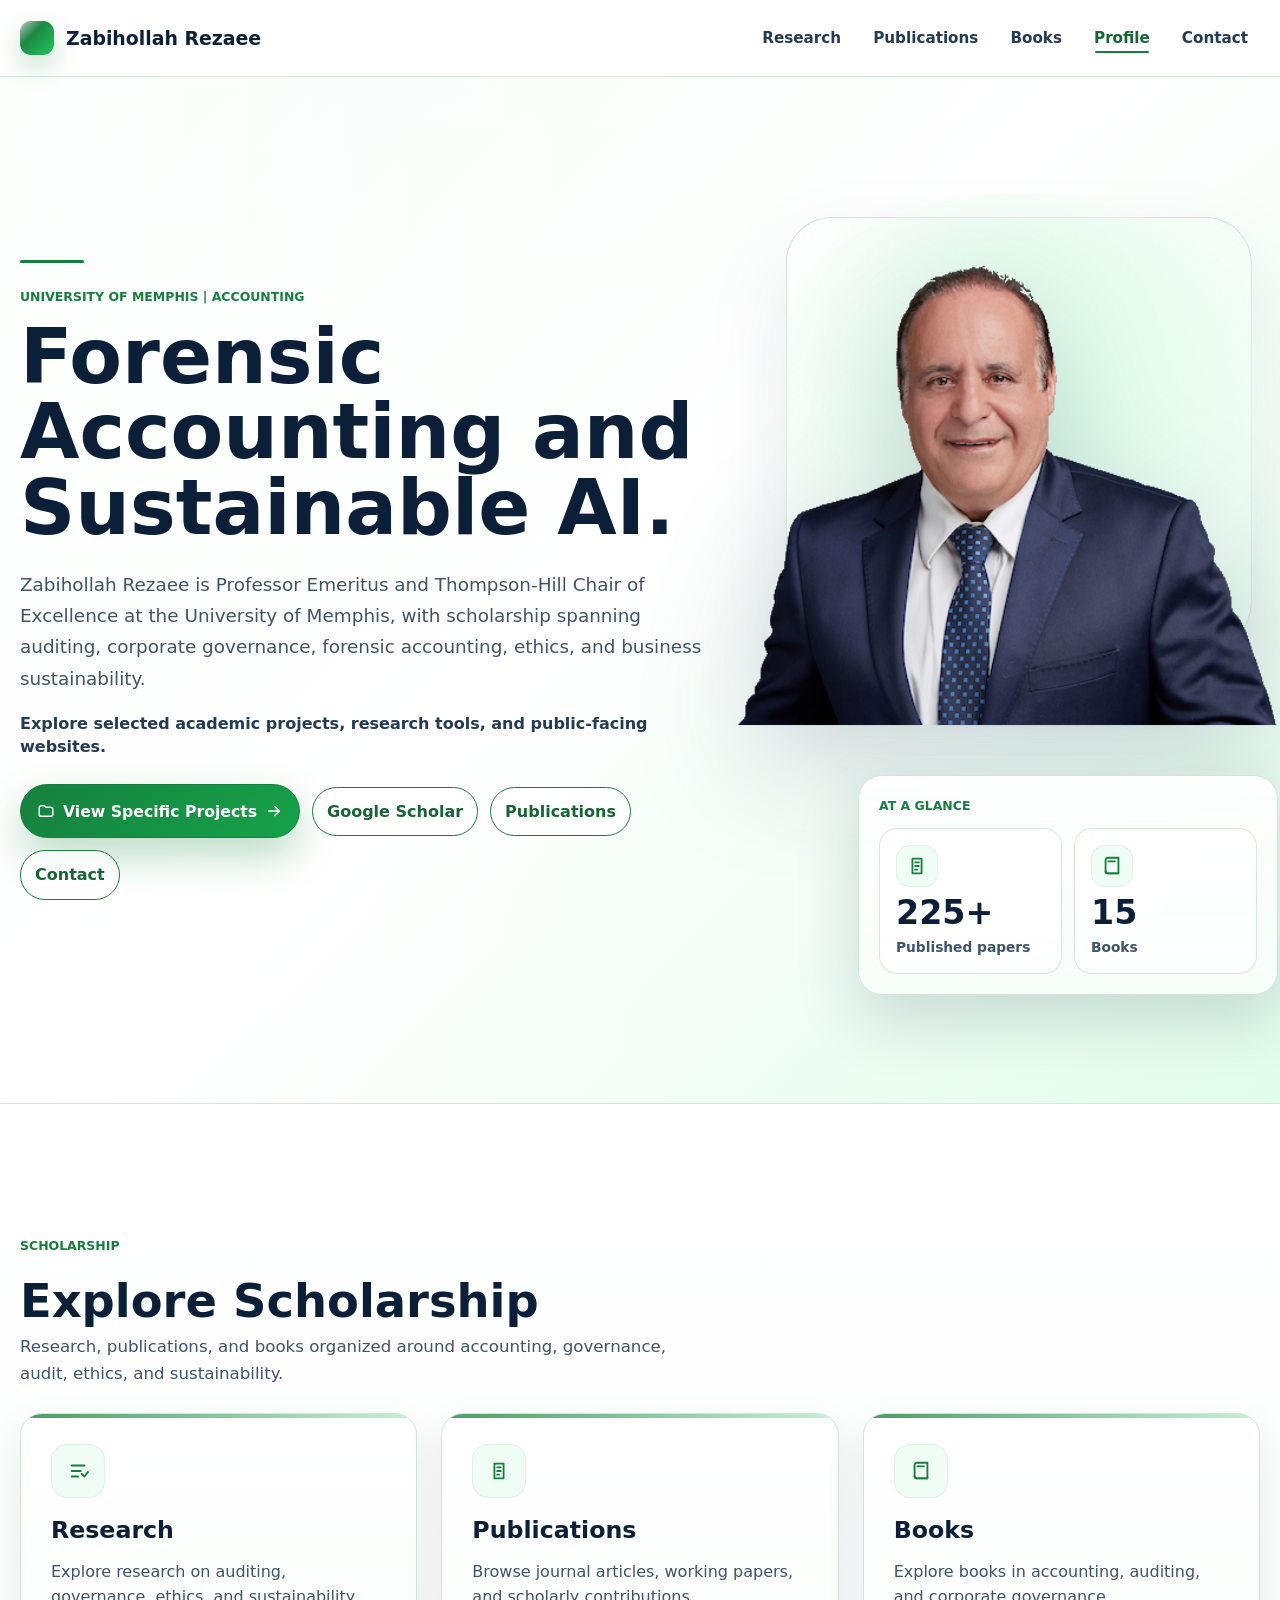
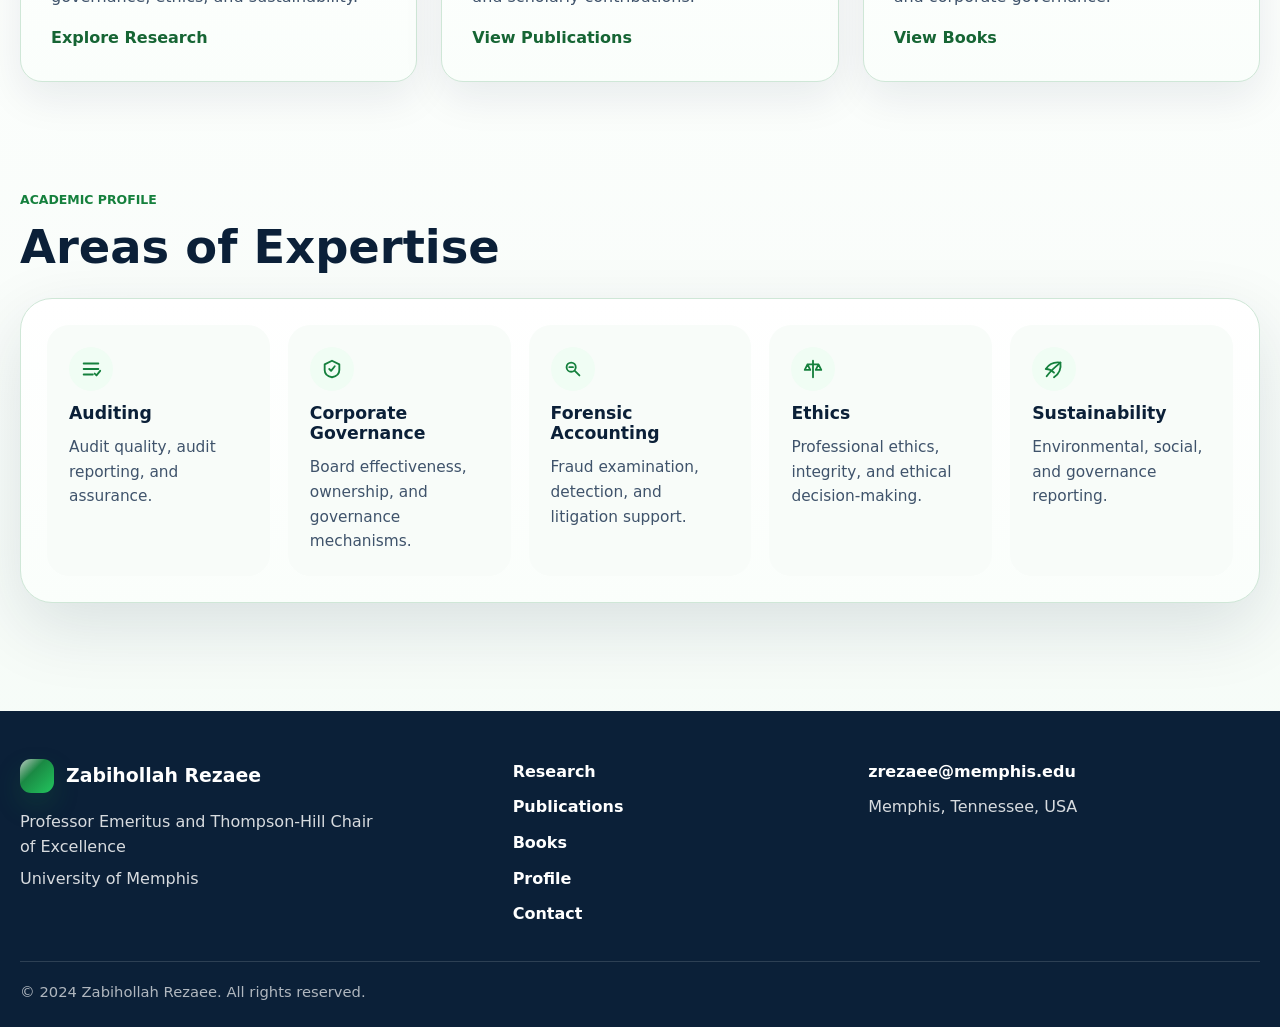
==== index.html @ f1037832 "Initial academic website" ====
<!DOCTYPE html>
<html lang="en">
<head>
  <meta charset="UTF-8">
  <meta name="viewport" content="width=device-width, initial-scale=1.0">
  <meta name="description" content="Zabihollah Rezaee, Professor Emeritus and Thompson-Hill Chair of Excellence at the University of Memphis, focused on accounting, auditing, corporate governance, ethics, forensic accounting, and business sustainability.">
  <title>Zabihollah Rezaee | Accounting, Governance &amp; Sustainability Scholar</title>
  <script>document.documentElement.classList.add("js");</script>
  <link rel="stylesheet" href="style.css">
  <link rel="stylesheet" href="rezaee.css">
</head>
<body class="rezaee-home">
  <header class="site-header">
    <nav class="nav" aria-label="Primary navigation">
      <a class="brand-lockup" href="#top" aria-label="Zabihollah Rezaee home">
        <span class="brand-mark" aria-hidden="true"></span>
        <span>Zabihollah Rezaee</span>
      </a>

      <div class="nav-links">
        <a href="#research">Research</a>
        <a href="#publications">Publications</a>
        <a href="#books">Books</a>
        <a href="#profile">Profile</a>
        <a href="#contact">Contact</a>
      </div>
    </nav>
  </header>

  <main id="top">
    <section class="hero" aria-labelledby="hero-title">
      <div class="hero-inner">
        <div class="hero-copy reveal">
          <span class="accent-line" aria-hidden="true"></span>
          <p class="eyebrow">University of Memphis | Accounting</p>
          <h1 id="hero-title">Forensic Accounting and Sustainable AI.</h1>
          <p class="lede">
            Zabihollah Rezaee is Professor Emeritus and Thompson-Hill Chair of Excellence at the University of Memphis, with scholarship spanning auditing, corporate governance, forensic accounting, ethics, and business sustainability.
          </p>
          <p class="cta-note">Explore selected academic projects, research tools, and public-facing websites.</p>
          <div class="hero-actions">
            <a class="button primary project-cta" href="/specific-projects">
              <span class="button-icon" aria-hidden="true">
                <svg viewBox="0 0 24 24"><path d="M3 7.5A2.5 2.5 0 0 1 5.5 5H10l2 2h6.5A2.5 2.5 0 0 1 21 9.5v7A2.5 2.5 0 0 1 18.5 19h-13A2.5 2.5 0 0 1 3 16.5v-9Z"/></svg>
              </span>
              <span>View Specific Projects</span>
              <span class="button-arrow" aria-hidden="true">
                <svg viewBox="0 0 24 24"><path d="M5 12h14"/><path d="m13 6 6 6-6 6"/></svg>
              </span>
            </a>
            <a class="button secondary" href="https://scholar.google.com/citations?hl=en&amp;user=OYsyF_QAAAAJ">Google Scholar</a>
            <a class="button secondary" href="#publications">Publications</a>
            <a class="button secondary" href="#contact">Contact</a>
          </div>
        </div>

        <div class="hero-visual reveal">
          <div class="portrait-stack">
            <figure class="hero-portrait">
              <!-- TODO: Replace this generated cutout with a professionally retouched transparent portrait if one becomes available. -->
              <img src="assets/rezaee-zabihollah-cutout.png" alt="Zabihollah Rezaee">
            </figure>

            <aside class="impact-card" aria-label="At a glance">
              <p class="card-kicker">At a Glance</p>
              <div class="impact-stats">
                <div class="impact-stat">
                  <span class="impact-icon" aria-hidden="true">
                    <svg viewBox="0 0 24 24"><path d="M7 4h10v16H7z"/><path d="M10 8h4M10 12h4M10 16h2"/></svg>
                  </span>
                  <strong>225+</strong>
                  <span>Published papers</span>
                </div>
                <div class="impact-stat">
                  <span class="impact-icon" aria-hidden="true">
                    <svg viewBox="0 0 24 24"><path d="M5 5.5A2.5 2.5 0 0 1 7.5 3H19v17H7.5A2.5 2.5 0 0 1 5 17.5z"/><path d="M5 17.5A2.5 2.5 0 0 0 7.5 20H19M8 7h7"/></svg>
                  </span>
                  <strong>15</strong>
                  <span>Books</span>
                </div>
              </div>
            </aside>
          </div>
        </div>
      </div>
    </section>

    <section class="featured-section" id="specific-projects" aria-labelledby="scholarship-title">
      <div class="section-heading scholarship-heading reveal">
        <p class="section-kicker">Scholarship</p>
        <h2 id="scholarship-title">Explore Scholarship</h2>
        <p>Research, publications, and books organized around accounting, governance, audit, ethics, and sustainability.</p>
      </div>

      <div class="featured-grid">
        <article class="feature-card reveal" id="research">
          <span class="feature-icon" aria-hidden="true">
            <svg viewBox="0 0 24 24"><path d="M5 6h14M5 12h10M5 18h7"/><path d="M16 15l3 3 4-5"/></svg>
          </span>
          <h3>Research</h3>
          <p>Explore research on auditing, governance, ethics, and sustainability.</p>
          <a href="#profile">Explore Research</a>
        </article>

        <article class="feature-card reveal" id="publications">
          <span class="feature-icon" aria-hidden="true">
            <svg viewBox="0 0 24 24"><path d="M7 4h10v16H7z"/><path d="M10 8h4M10 12h4M10 16h2"/></svg>
          </span>
          <h3>Publications</h3>
          <p>Browse journal articles, working papers, and scholarly contributions.</p>
          <a href="https://scholar.google.com/citations?hl=en&amp;user=OYsyF_QAAAAJ">View Publications</a>
        </article>

        <article class="feature-card reveal" id="books">
          <span class="feature-icon" aria-hidden="true">
            <svg viewBox="0 0 24 24"><path d="M5 5.5A2.5 2.5 0 0 1 7.5 3H19v17H7.5A2.5 2.5 0 0 1 5 17.5z"/><path d="M5 17.5A2.5 2.5 0 0 0 7.5 20H19M8 7h7"/></svg>
          </span>
          <h3>Books</h3>
          <p>Explore books in accounting, auditing, and corporate governance.</p>
          <a href="https://www.memphis.edu/fcbe/faculty-staff/emeriti/pdf/rezaee-zabi-cv-2025.pdf">View Books</a>
        </article>
      </div>
    </section>

    <section class="expertise-section reveal" id="profile" aria-labelledby="expertise-title">
      <div class="section-heading">
        <p class="section-kicker">Academic Profile</p>
        <h2 id="expertise-title">Areas of Expertise</h2>
      </div>

      <div class="expertise-grid">
        <article class="expertise-item">
          <span class="expertise-icon" aria-hidden="true">
            <svg viewBox="0 0 24 24"><path d="M4 6h16M4 12h16M4 18h10"/><path d="m16 17 2 2 4-5"/></svg>
          </span>
          <h3>Auditing</h3>
          <p>Audit quality, audit reporting, and assurance.</p>
        </article>

        <article class="expertise-item">
          <span class="expertise-icon" aria-hidden="true">
            <svg viewBox="0 0 24 24"><path d="M12 3 4 7v6c0 4 3 7 8 8 5-1 8-4 8-8V7z"/><path d="M9 12l2 2 4-5"/></svg>
          </span>
          <h3>Corporate Governance</h3>
          <p>Board effectiveness, ownership, and governance mechanisms.</p>
        </article>

        <article class="expertise-item">
          <span class="expertise-icon" aria-hidden="true">
            <svg viewBox="0 0 24 24"><circle cx="10" cy="10" r="5"/><path d="m14 14 5 5M8 10h4"/></svg>
          </span>
          <h3>Forensic Accounting</h3>
          <p>Fraud examination, detection, and litigation support.</p>
        </article>

        <article class="expertise-item">
          <span class="expertise-icon" aria-hidden="true">
            <svg viewBox="0 0 24 24"><path d="M12 3v18M7 7h10"/><path d="M6 7 3 13h6zM18 7l-3 6h6z"/></svg>
          </span>
          <h3>Ethics</h3>
          <p>Professional ethics, integrity, and ethical decision-making.</p>
        </article>

        <article class="expertise-item">
          <span class="expertise-icon" aria-hidden="true">
            <svg viewBox="0 0 24 24"><path d="M12 21c6-4 8-9 7-16-7-1-12 1-16 7 3 0 6 1 9 4"/><path d="M4 20c4-6 8-9 15-15"/></svg>
          </span>
          <h3>Sustainability</h3>
          <p>Environmental, social, and governance reporting.</p>
        </article>
      </div>
    </section>
  </main>

  <footer class="site-footer" id="contact">
    <div class="footer-inner">
      <div class="footer-brand">
        <a class="brand-lockup footer-lockup" href="#top" aria-label="Zabihollah Rezaee home">
          <span class="brand-mark" aria-hidden="true"></span>
          <span>Zabihollah Rezaee</span>
        </a>
        <p>Professor Emeritus and Thompson-Hill Chair of Excellence</p>
        <p>University of Memphis</p>
      </div>

      <nav class="footer-nav" aria-label="Footer navigation">
        <a href="#research">Research</a>
        <a href="#publications">Publications</a>
        <a href="#books">Books</a>
        <a href="#profile">Profile</a>
        <a href="#contact">Contact</a>
      </nav>

      <address class="footer-contact">
        <a href="mailto:zrezaee@memphis.edu">zrezaee@memphis.edu</a>
        <span>Memphis, Tennessee, USA</span>
      </address>
    </div>

    <div class="footer-bottom">
      <p>&copy; 2024 Zabihollah Rezaee. All rights reserved.</p>
    </div>
  </footer>

  <script src="script.js"></script>
</body>
</html>
---- style.css ----
:root {
  --navy: #0b2038;
  --navy-soft: #243b57;
  --green: #15803d;
  --green-dark: #166534;
  --green-soft: #dcfce7;
  --green-pale: #f0fdf4;
  --white: #ffffff;
  --off-white: #f7fcf8;
  --gray: #52667f;
  --gray-strong: #3f536b;
  --line: #cfe7d7;
  --shadow: 0 24px 70px rgba(8, 31, 58, 0.12);
  --shadow-soft: 0 16px 42px rgba(8, 31, 58, 0.08);
  --radius: 22px;
  --max-width: 1280px;
}

* {
  box-sizing: border-box;
}

html {
  scroll-behavior: smooth;
  scroll-padding-top: 92px;
}

body {
  margin: 0;
  color: var(--navy);
  background:
    linear-gradient(180deg, var(--off-white) 0%, #ffffff 42%, #f4fbf6 100%);
  font-family: Inter, ui-sans-serif, system-ui, -apple-system, BlinkMacSystemFont, "Segoe UI", sans-serif;
  line-height: 1.6;
  overflow-x: hidden;
}

a {
  color: inherit;
}

img,
svg {
  display: block;
}

h1,
h2,
h3,
p {
  margin-top: 0;
}

:focus-visible {
  outline: 3px solid rgba(21, 128, 61, 0.32);
  outline-offset: 4px;
}

.site-header {
  position: sticky;
  top: 0;
  z-index: 20;
  border-bottom: 1px solid rgba(207, 231, 215, 0.86);
  background: rgba(255, 255, 255, 0.86);
  backdrop-filter: blur(18px) saturate(1.1);
}

.site-header.is-scrolled {
  box-shadow: 0 12px 34px rgba(8, 31, 58, 0.08);
}

.nav {
  display: flex;
  align-items: center;
  justify-content: space-between;
  gap: 28px;
  width: min(var(--max-width), calc(100% - 40px));
  min-height: 76px;
  margin: 0 auto;
}

.brand-lockup {
  display: inline-flex;
  align-items: center;
  gap: 12px;
  color: var(--navy);
  font-size: 1.18rem;
  font-weight: 900;
  line-height: 1;
  text-decoration: none;
  white-space: nowrap;
}

.brand-mark {
  width: 34px;
  height: 34px;
  border-radius: 11px;
  background:
    linear-gradient(135deg, rgba(255, 255, 255, 0.72), transparent 38%),
    linear-gradient(135deg, #166534 0%, #22c55e 100%);
  box-shadow: 0 12px 26px rgba(21, 128, 61, 0.22);
  flex: 0 0 auto;
}

.nav-links {
  display: flex;
  align-items: center;
  gap: 8px;
  color: var(--navy-soft);
  font-size: 0.95rem;
  font-weight: 800;
}

.nav-links a {
  position: relative;
  display: inline-flex;
  align-items: center;
  min-height: 38px;
  padding: 8px 12px;
  border-radius: 999px;
  text-decoration: none;
  transition: color 160ms ease, background 160ms ease, transform 160ms ease;
}

.nav-links a::after {
  position: absolute;
  right: 13px;
  bottom: 5px;
  left: 13px;
  height: 2px;
  border-radius: 999px;
  content: "";
  background: var(--green);
  opacity: 0;
  transform: scaleX(0.5);
  transition: opacity 160ms ease, transform 160ms ease;
}

.nav-links a:hover {
  color: var(--green);
  background: rgba(240, 253, 244, 0.78);
}

.nav-links a.is-active {
  color: var(--green-dark);
  background: transparent;
}

.nav-links a.is-active::after {
  opacity: 1;
  transform: scaleX(1);
}

.hero {
  position: relative;
  overflow: hidden;
  background:
    linear-gradient(135deg, rgba(240, 253, 244, 0.94), rgba(255, 255, 255, 0.98) 48%, rgba(220, 252, 231, 0.82)),
    radial-gradient(circle at 79% 38%, rgba(134, 239, 172, 0.24), transparent 28rem);
  border-bottom: 1px solid var(--line);
}

.hero::before {
  position: absolute;
  inset: 0;
  content: "";
  background:
    linear-gradient(90deg, rgba(255, 255, 255, 0.72), transparent 52%),
    linear-gradient(180deg, rgba(255, 255, 255, 0.3), transparent 68%);
  pointer-events: none;
}

.hero-inner {
  position: relative;
  z-index: 1;
  display: grid;
  grid-template-columns: minmax(0, 1.12fr) minmax(450px, 0.78fr);
  gap: clamp(44px, 5vw, 70px);
  align-items: center;
  width: min(var(--max-width), calc(100% - 40px));
  margin: 0 auto;
  padding: 88px 0 108px;
}

.hero-copy {
  max-width: 760px;
}

.accent-line {
  display: block;
  width: 64px;
  height: 3px;
  margin-bottom: 24px;
  border-radius: 999px;
  background: var(--green);
  transform-origin: left center;
  animation: line-reveal 680ms ease-out both;
}

.eyebrow,
.section-kicker,
.card-kicker {
  margin-bottom: 12px;
  color: var(--green);
  font-size: 0.78rem;
  font-weight: 900;
  letter-spacing: 0;
  text-transform: uppercase;
}

h1 {
  max-width: 820px;
  margin-bottom: 24px;
  color: var(--navy);
  font-size: 4.8rem;
  line-height: 0.98;
  letter-spacing: 0;
  text-wrap: balance;
}

.lede {
  max-width: 720px;
  margin-bottom: 18px;
  color: var(--gray-strong);
  font-size: 1.15rem;
  line-height: 1.7;
}

.cta-note {
  max-width: 660px;
  margin-bottom: 26px;
  color: var(--navy-soft);
  font-size: 1rem;
  font-weight: 800;
  line-height: 1.45;
}

.hero-actions {
  display: flex;
  flex-wrap: wrap;
  gap: 12px;
  align-items: center;
}

.button {
  display: inline-flex;
  align-items: center;
  justify-content: center;
  gap: 8px;
  min-width: auto;
  min-height: 48px;
  padding: 11px 14px;
  border: 1px solid var(--green);
  border-radius: 999px;
  font-weight: 900;
  text-decoration: none;
  transition: transform 160ms ease, box-shadow 160ms ease, background 160ms ease, border-color 160ms ease, color 160ms ease;
}

.button svg {
  width: 18px;
  height: 18px;
  fill: none;
  stroke: currentColor;
  stroke-width: 2;
  stroke-linecap: round;
  stroke-linejoin: round;
}

.button.primary {
  min-width: 232px;
  min-height: 54px;
  padding: 13px 16px;
  color: var(--white);
  background: linear-gradient(135deg, var(--green), #16a34a);
  box-shadow: 0 18px 38px rgba(21, 128, 61, 0.28);
}

.project-cta {
  font-size: 0.98rem;
}

.button-icon,
.button-arrow {
  display: inline-flex;
  align-items: center;
  justify-content: center;
  flex: 0 0 auto;
}

.button-arrow {
  transition: transform 180ms ease;
}

.button.secondary {
  color: var(--green-dark);
  background: rgba(255, 255, 255, 0.74);
  box-shadow: inset 0 0 0 1px rgba(255, 255, 255, 0.72);
}

.button:hover {
  transform: translateY(-2px);
  box-shadow: 0 18px 38px rgba(21, 128, 61, 0.16);
}

.button.primary:hover {
  background: linear-gradient(135deg, var(--green-dark), #15803d);
  box-shadow: 0 22px 46px rgba(21, 128, 61, 0.34);
  transform: translateY(-3px);
}

.button.primary:hover .button-arrow {
  transform: translateX(4px);
}

.button.secondary:hover {
  color: var(--white);
  background: var(--green);
  border-color: var(--green);
}

.hero-visual {
  position: relative;
  display: flex;
  align-items: flex-start;
  justify-content: center;
  min-height: auto;
}

.portrait-stack {
  position: relative;
  width: min(100%, 680px);
  padding-bottom: 270px;
}

.hero-portrait {
  position: relative;
  z-index: 1;
  display: flex;
  align-items: flex-end;
  justify-content: center;
  width: 100%;
  min-height: 560px;
  margin: 0;
}

.hero-portrait::after {
  position: absolute;
  right: 50%;
  bottom: 76px;
  z-index: 0;
  width: min(620px, 96%);
  height: 430px;
  border: 1px solid rgba(187, 224, 199, 0.72);
  border-radius: 46px;
  content: "";
  background:
    linear-gradient(145deg, rgba(255, 255, 255, 0.78), rgba(220, 252, 231, 0.46)),
    radial-gradient(circle at 50% 16%, rgba(187, 247, 208, 0.88), transparent 58%);
  box-shadow:
    inset 0 1px 0 rgba(255, 255, 255, 0.9),
    0 34px 90px rgba(8, 31, 58, 0.08);
  transform: translateX(50%);
}

.hero-portrait::before {
  position: absolute;
  right: 50%;
  bottom: 76px;
  z-index: 0;
  width: min(700px, 118%);
  height: 455px;
  border-radius: 50%;
  content: "";
  background: radial-gradient(circle, rgba(220, 252, 231, 0.96), rgba(240, 253, 244, 0.38) 64%, transparent 74%);
  transform: translateX(50%);
  pointer-events: none;
  animation: portrait-glow 900ms ease-out 120ms both;
  z-index: 1;
}

.hero-portrait img {
  position: relative;
  z-index: 2;
  width: 760px;
  max-width: none;
  height: auto;
  object-fit: contain;
  object-position: center bottom;
  filter: drop-shadow(0 28px 50px rgba(15, 35, 75, 0.18));
  transform: scale(1.18);
  transform-origin: center bottom;
}

.impact-card {
  position: absolute;
  right: -18px;
  bottom: 0;
  z-index: 2;
  width: min(420px, 100%);
  padding: 20px;
  border: 1px solid rgba(205, 230, 213, 0.9);
  border-radius: 24px;
  background: linear-gradient(180deg, rgba(255, 255, 255, 0.9), rgba(250, 254, 251, 0.82));
  box-shadow: 0 24px 64px rgba(8, 31, 58, 0.16);
  backdrop-filter: blur(18px) saturate(1.08);
}

.impact-stats {
  display: grid;
  grid-template-columns: repeat(2, minmax(0, 1fr));
  gap: 12px;
}

.impact-stat {
  display: grid;
  gap: 8px;
  min-height: 146px;
  padding: 16px;
  border: 1px solid rgba(207, 231, 215, 0.86);
  border-radius: 18px;
  background: rgba(255, 255, 255, 0.72);
  box-shadow: inset 0 1px 0 rgba(255, 255, 255, 0.86);
}

.impact-stat strong {
  color: var(--navy);
  font-size: 2.08rem;
  line-height: 0.95;
}

.impact-stat span:not(.impact-icon) {
  color: var(--gray-strong);
  font-size: 0.86rem;
  font-weight: 900;
  line-height: 1.2;
}

.impact-metric {
  display: grid;
  grid-template-columns: 42px minmax(0, 1fr);
  gap: 12px;
  align-items: center;
  margin-bottom: 16px;
  padding-bottom: 16px;
  border-bottom: 1px solid var(--line);
}

.impact-icon,
.row-icon,
.feature-icon,
.expertise-icon {
  display: inline-grid;
  place-items: center;
  color: var(--green);
  background: var(--green-pale);
}

.impact-icon {
  width: 42px;
  height: 42px;
  border-radius: 14px;
  box-shadow: inset 0 0 0 1px rgba(21, 128, 61, 0.08);
}

.impact-icon svg,
.row-icon svg,
.feature-icon svg,
.expertise-icon svg {
  width: 22px;
  height: 22px;
  fill: none;
  stroke: currentColor;
  stroke-width: 2;
  stroke-linecap: round;
  stroke-linejoin: round;
}

.impact-metric strong {
  display: block;
  color: var(--navy);
  font-size: 1.42rem;
  line-height: 1.1;
}

.impact-metric span:not(.impact-icon) {
  color: var(--gray-strong);
  font-size: 0.9rem;
  font-weight: 700;
}

.glance-list {
  display: grid;
  gap: 0;
  margin: 0;
}

.glance-list div {
  display: grid;
  grid-template-columns: minmax(104px, 0.42fr) minmax(0, 1fr);
  gap: 12px;
  align-items: start;
  padding: 12px 0;
  border-top: 1px solid rgba(207, 231, 215, 0.74);
}

.glance-list div:first-child {
  border-top: 0;
  padding-top: 0;
}

.glance-list dt {
  display: flex;
  align-items: center;
  gap: 9px;
  color: var(--gray-strong);
  font-size: 0.76rem;
  font-weight: 900;
  line-height: 1.2;
  text-transform: uppercase;
}

.glance-list dd {
  margin: 0;
  color: var(--navy);
  font-size: 0.96rem;
  font-weight: 800;
  line-height: 1.35;
}

.row-icon {
  width: 24px;
  height: 24px;
  border-radius: 7px;
  flex: 0 0 auto;
}

.row-icon svg {
  width: 14px;
  height: 14px;
}

.featured-section,
.expertise-section {
  width: min(var(--max-width), calc(100% - 40px));
  margin: 0 auto;
}

.featured-section {
  padding: 132px 0 42px;
}

.scholarship-heading {
  display: grid;
  max-width: 760px;
  gap: 8px;
  margin-bottom: 30px;
}

.scholarship-heading p:last-child {
  max-width: 650px;
  margin: 0;
  color: var(--gray-strong);
  font-size: 1.04rem;
}

.featured-grid {
  display: grid;
  grid-template-columns: repeat(3, minmax(0, 1fr));
  gap: 24px;
}

.feature-card {
  position: relative;
  overflow: hidden;
  display: grid;
  grid-template-rows: auto auto 1fr auto;
  gap: 15px;
  min-height: 268px;
  padding: 30px;
  border: 1px solid var(--line);
  border-radius: var(--radius);
  background:
    linear-gradient(180deg, rgba(255, 255, 255, 0.98), rgba(250, 254, 251, 0.98)),
    var(--white);
  box-shadow: var(--shadow-soft);
}

.feature-card::before {
  position: absolute;
  top: 0;
  right: 0;
  left: 0;
  height: 4px;
  content: "";
  background: linear-gradient(90deg, var(--green), rgba(34, 197, 94, 0.32));
  opacity: 0.78;
}

.feature-icon {
  width: 54px;
  height: 54px;
  border-radius: 16px;
  box-shadow: inset 0 0 0 1px rgba(21, 128, 61, 0.08);
}

.feature-card h3 {
  margin: 4px 0 0;
  color: var(--navy);
  font-size: 1.48rem;
  line-height: 1.12;
}

.feature-card p {
  margin: 0;
  color: var(--gray-strong);
}

.feature-card a {
  align-self: end;
  color: var(--green-dark);
  font-weight: 900;
  text-decoration: none;
  text-underline-offset: 5px;
}

.feature-card a:hover {
  text-decoration: underline;
}

.expertise-section {
  padding: 66px 0 108px;
}

.section-heading {
  margin-bottom: 26px;
}

.section-heading h2 {
  margin: 0;
  color: var(--navy);
  font-size: 2.9rem;
  line-height: 1.08;
  letter-spacing: 0;
}

.expertise-grid {
  display: grid;
  grid-template-columns: repeat(5, minmax(0, 1fr));
  gap: 18px;
  padding: 26px;
  border: 1px solid var(--line);
  border-radius: 32px;
  background:
    linear-gradient(180deg, rgba(255, 255, 255, 0.98), rgba(250, 254, 251, 0.98)),
    var(--white);
  box-shadow: var(--shadow);
}

.expertise-item {
  display: grid;
  align-content: start;
  gap: 12px;
  min-height: 210px;
  padding: 22px;
  border-radius: 22px;
  background: #f8fcf9;
}

.expertise-icon {
  width: 44px;
  height: 44px;
  border-radius: 50%;
}

.expertise-item h3 {
  margin: 0;
  color: var(--navy);
  font-size: 1.08rem;
  line-height: 1.18;
}

.expertise-item p {
  margin: 0;
  color: var(--gray-strong);
  font-size: 0.96rem;
}

.site-footer {
  color: rgba(255, 255, 255, 0.84);
  background: var(--navy);
}

.footer-inner {
  display: grid;
  grid-template-columns: 1.15fr 0.8fr 1fr;
  gap: 42px;
  width: min(var(--max-width), calc(100% - 40px));
  margin: 0 auto;
  padding: 48px 0 34px;
}

.footer-lockup {
  margin-bottom: 16px;
  color: var(--white);
}

.footer-brand p {
  max-width: 360px;
  margin-bottom: 6px;
}

.footer-nav {
  display: grid;
  gap: 10px;
  align-content: start;
}

.footer-nav a,
.footer-contact a {
  color: var(--white);
  font-weight: 800;
  text-decoration: none;
}

.footer-nav a:hover,
.footer-contact a:hover {
  text-decoration: underline;
  text-underline-offset: 4px;
}

.footer-contact {
  display: grid;
  gap: 10px;
  align-content: start;
  font-style: normal;
}

.footer-bottom {
  width: min(var(--max-width), calc(100% - 40px));
  margin: 0 auto;
  padding: 18px 0 24px;
  border-top: 1px solid rgba(255, 255, 255, 0.14);
}

.footer-bottom p {
  margin: 0;
  color: rgba(255, 255, 255, 0.68);
  font-size: 0.92rem;
}

.js .reveal {
  opacity: 0;
  transform: translateY(18px);
  transition: opacity 540ms ease, transform 540ms ease;
}

.js .reveal.is-visible {
  opacity: 1;
  transform: translateY(0);
}

@keyframes line-reveal {
  from {
    opacity: 0;
    transform: scaleX(0.2);
  }

  to {
    opacity: 1;
    transform: scaleX(1);
  }
}

@keyframes portrait-glow {
  from {
    opacity: 0;
    transform: translateX(50%) scale(0.94);
  }

  to {
    opacity: 1;
    transform: translateX(50%) scale(1);
  }
}

@media (prefers-reduced-motion: reduce) {
  *,
  *::before,
  *::after {
    scroll-behavior: auto !important;
    transition-duration: 0.01ms !important;
    animation-duration: 0.01ms !important;
    animation-iteration-count: 1 !important;
  }
}

@media (max-width: 1050px) {
  .hero-inner {
    grid-template-columns: 1fr;
    gap: 54px;
    padding: 72px 0 118px;
  }

  .hero-copy {
    max-width: 850px;
  }

  h1 {
    max-width: 850px;
    font-size: 4.25rem;
  }

  .hero-visual {
    width: min(100%, 760px);
    min-height: auto;
    justify-self: center;
  }

  .portrait-stack {
    width: min(100%, 620px);
    padding-bottom: 0;
  }

  .hero-portrait img {
    width: 680px;
    transform: scale(1.1);
  }

  .impact-card {
    position: static;
    width: min(100%, 560px);
    margin: 22px auto 0;
  }

  .expertise-grid {
    grid-template-columns: repeat(2, minmax(0, 1fr));
  }
}

@media (max-width: 820px) {
  html {
    scroll-padding-top: 132px;
  }

  .nav {
    flex-wrap: wrap;
    align-content: center;
    gap: 10px;
    padding: 12px 0;
  }

  .nav-links {
    width: 100%;
    flex-wrap: wrap;
    gap: 4px;
  }

  .nav-links a {
    min-height: 34px;
    padding: 6px 9px;
  }

  .hero-inner {
    padding: 56px 0 104px;
  }

  h1 {
    font-size: 3.55rem;
  }

  .section-heading h2 {
    font-size: 2.45rem;
  }

  .featured-grid {
    grid-template-columns: 1fr;
  }

  .feature-card {
    min-height: 230px;
  }

  .footer-inner {
    grid-template-columns: 1fr;
    gap: 28px;
  }
}

@media (max-width: 620px) {
  .nav,
  .hero-inner,
  .featured-section,
  .expertise-section,
  .footer-inner,
  .footer-bottom {
    width: min(calc(100% - 28px), var(--max-width));
  }

  .brand-lockup {
    font-size: 1.02rem;
  }

  .brand-mark {
    width: 30px;
    height: 30px;
    border-radius: 9px;
  }

  h1 {
    font-size: 2.58rem;
    line-height: 1;
  }

  .lede {
    font-size: 1rem;
    line-height: 1.65;
  }

  .hero-actions {
    display: grid;
    grid-template-columns: 1fr;
  }

  .button {
    width: 100%;
    min-height: 46px;
    padding: 11px 14px;
  }

  .hero-visual {
    display: grid;
    min-height: auto;
    margin-top: 2px;
  }

  .portrait-stack {
    width: 100%;
    padding-bottom: 0;
  }

  .hero-portrait::after {
    bottom: 50px;
    width: min(348px, 100%);
    height: 236px;
    border-radius: 34px;
  }

  .hero-portrait {
    min-height: 322px;
  }

  .hero-portrait::before {
    bottom: 42px;
    width: min(372px, 100%);
    height: 252px;
  }

  .hero-portrait img {
    width: min(384px, 112%);
    transform: none;
  }

  .impact-card {
    position: static;
    right: auto;
    bottom: auto;
    width: 100%;
    margin-top: 0;
    padding: 18px;
  }

  .glance-list div {
    grid-template-columns: 1fr;
    gap: 5px;
  }

  .glance-list dt {
    font-size: 0.74rem;
  }

  .featured-section {
    padding-top: 72px;
  }

  .scholarship-heading {
    margin-bottom: 22px;
  }

  .feature-card {
    min-height: auto;
    padding: 24px;
  }

  .expertise-grid {
    grid-template-columns: 1fr;
    padding: 16px;
    border-radius: 24px;
  }

  .expertise-item {
    min-height: auto;
  }

  .expertise-section {
    padding: 52px 0 78px;
  }
}

@media (max-width: 420px) {
  h1 {
    font-size: 2.35rem;
  }

  .nav-links {
    font-size: 0.92rem;
  }

  .impact-metric strong {
    font-size: 1.28rem;
  }
}
---- rezaee.css ----
.rezaee-home .feature-card,
.rezaee-home .expertise-item,
.rezaee-home .impact-card {
  transition: transform 180ms ease, box-shadow 180ms ease, border-color 180ms ease;
}

.rezaee-home .feature-card::before {
  transition: opacity 180ms ease;
}

.rezaee-home .feature-card:hover,
.rezaee-home .expertise-item:hover {
  border-color: rgba(21, 128, 61, 0.24);
  box-shadow: 0 22px 58px rgba(8, 31, 58, 0.13);
  transform: translateY(-4px);
}

.rezaee-home .feature-card:hover::before {
  opacity: 1;
}
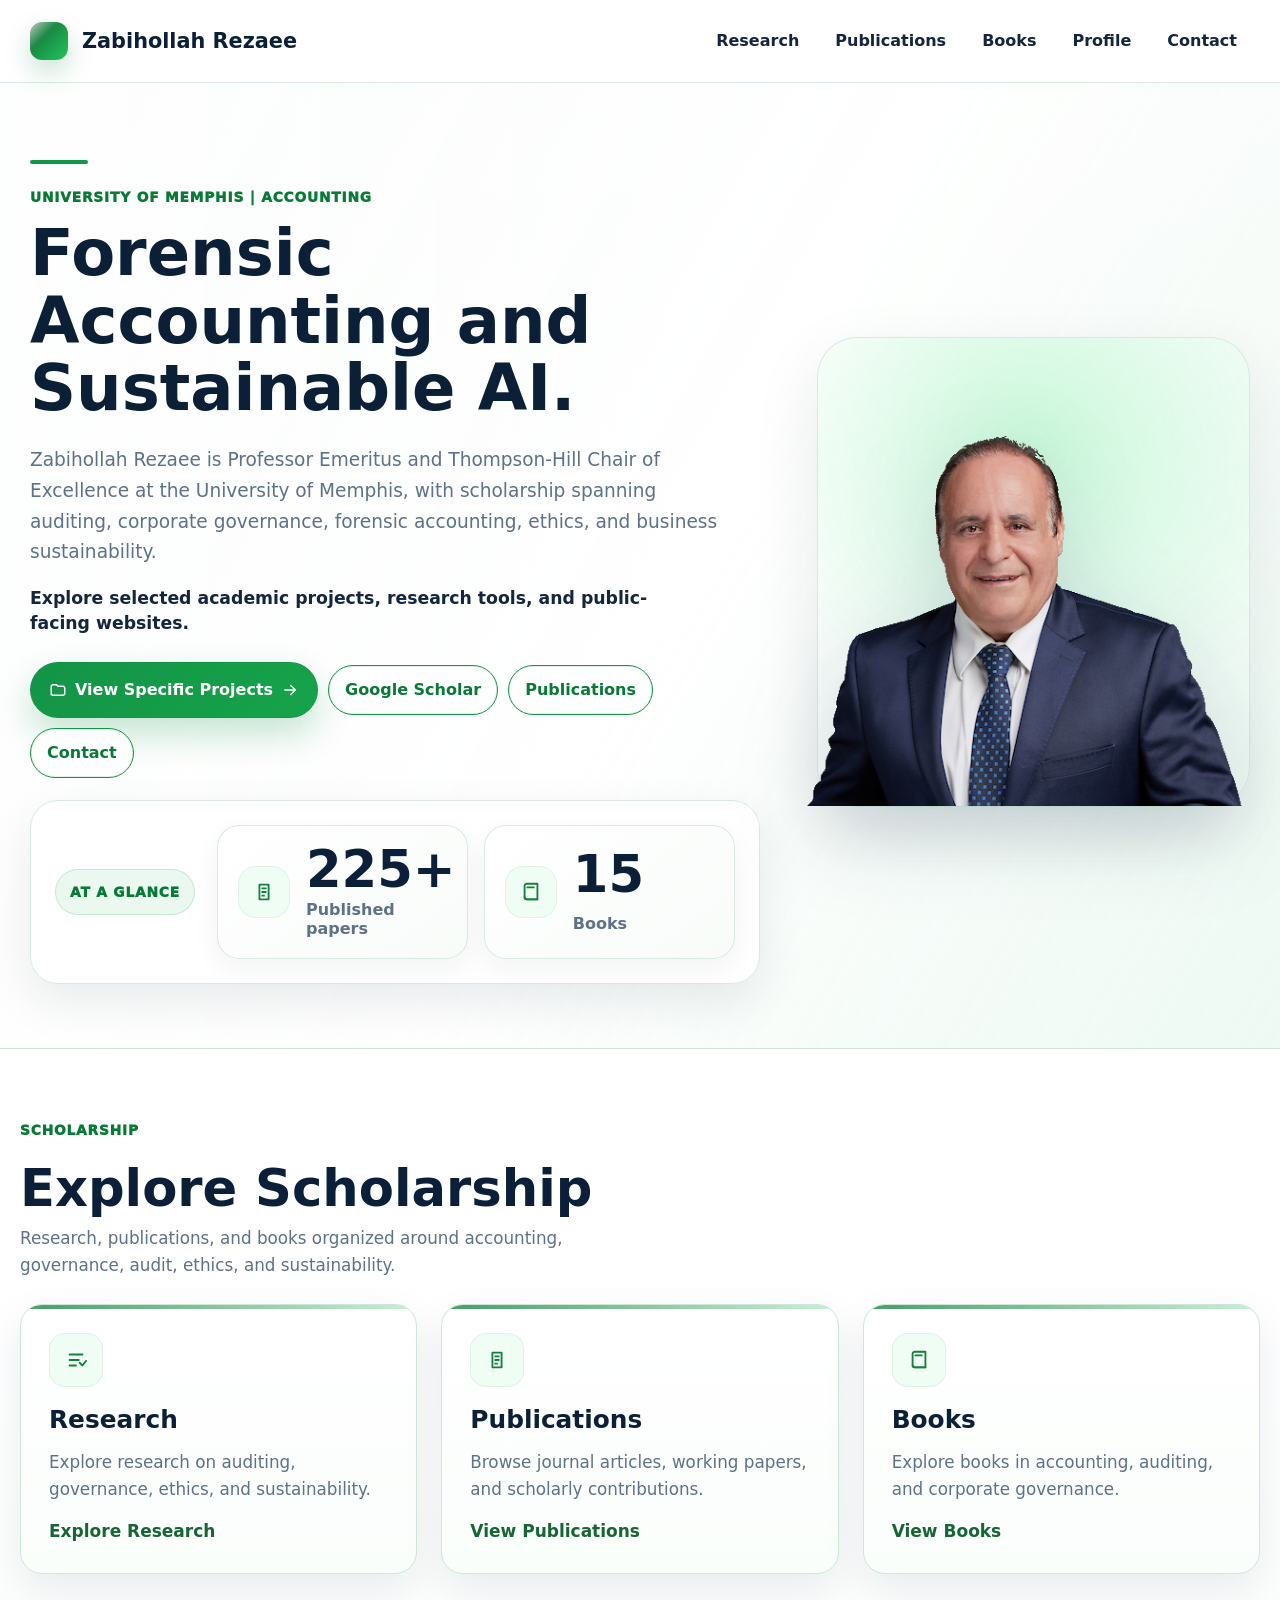
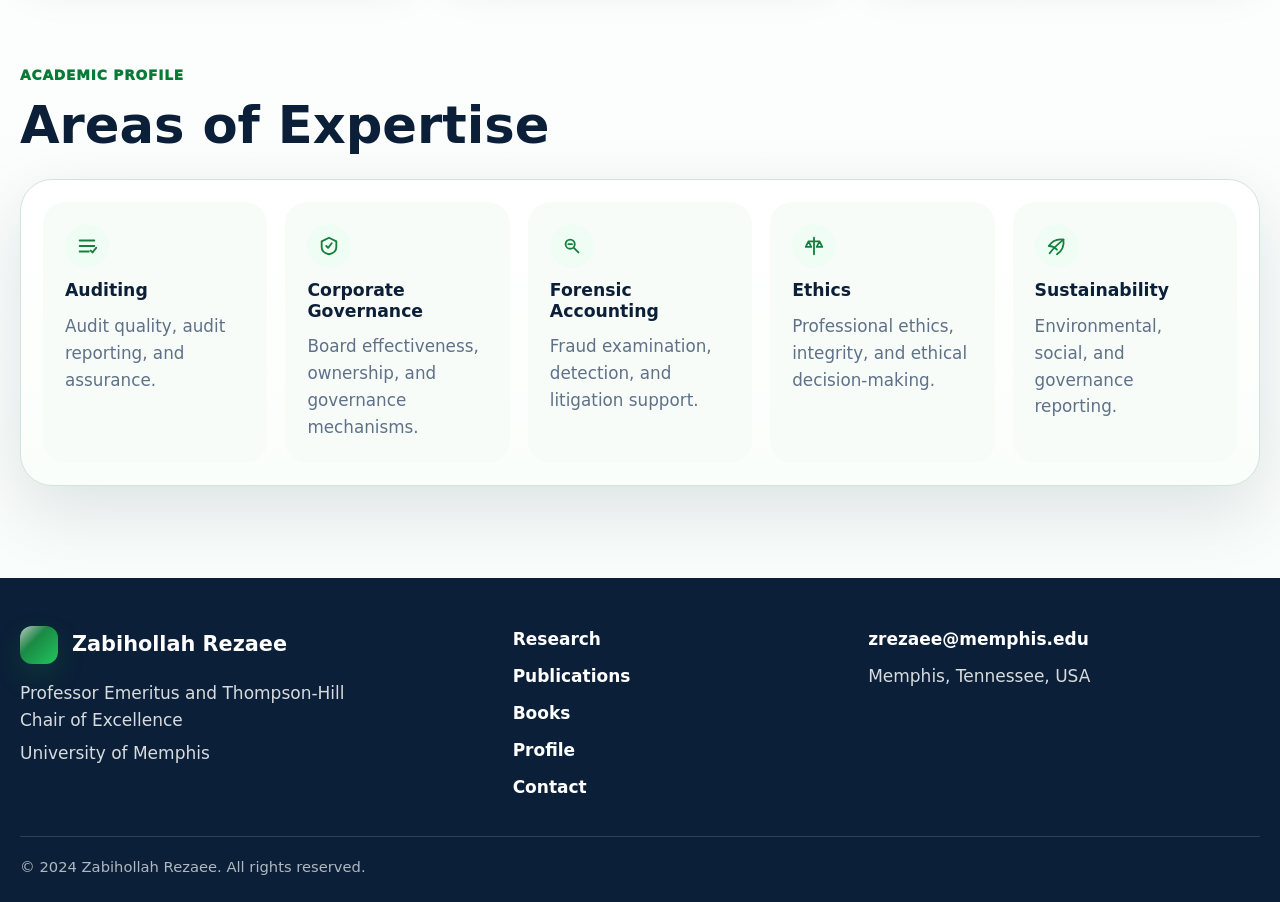
==== commit 7817537f: "Add research topic pages and book gallery" ====
--- a/index.html
+++ b/index.html
@@ -6,6 +6,7 @@
   <meta name="description" content="Zabihollah Rezaee, Professor Emeritus and Thompson-Hill Chair of Excellence at the University of Memphis, focused on accounting, auditing, corporate governance, ethics, forensic accounting, and business sustainability.">
   <title>Zabihollah Rezaee | Accounting, Governance &amp; Sustainability Scholar</title>
   <script>document.documentElement.classList.add("js");</script>
+  <link rel="icon" href="/favicon.svg" type="image/svg+xml">
   <link rel="stylesheet" href="style.css">
   <link rel="stylesheet" href="rezaee.css">
 </head>
@@ -18,11 +19,11 @@
       </a>
 
       <div class="nav-links">
-        <a href="#research">Research</a>
-        <a href="#publications">Publications</a>
-        <a href="#books">Books</a>
-        <a href="#profile">Profile</a>
-        <a href="#contact">Contact</a>
+        <a href="/research/">Research</a>
+        <a href="/publications/">Publications</a>
+        <a href="/books/">Books</a>
+        <a href="/profile/">Profile</a>
+        <a href="/contact/">Contact</a>
       </div>
     </nav>
   </header>
@@ -49,9 +50,28 @@
               </span>
             </a>
             <a class="button secondary" href="https://scholar.google.com/citations?hl=en&amp;user=OYsyF_QAAAAJ">Google Scholar</a>
-            <a class="button secondary" href="#publications">Publications</a>
-            <a class="button secondary" href="#contact">Contact</a>
+            <a class="button secondary" href="/publications/">Publications</a>
+            <a class="button secondary" href="/contact/">Contact</a>
           </div>
+          <aside class="impact-card" aria-label="At a glance">
+            <p class="card-kicker">At a Glance</p>
+            <div class="impact-stats">
+              <div class="impact-stat">
+                <span class="impact-icon" aria-hidden="true">
+                  <svg viewBox="0 0 24 24"><path d="M7 4h10v16H7z"/><path d="M10 8h4M10 12h4M10 16h2"/></svg>
+                </span>
+                <strong>225+</strong>
+                <span>Published papers</span>
+              </div>
+              <div class="impact-stat">
+                <span class="impact-icon" aria-hidden="true">
+                  <svg viewBox="0 0 24 24"><path d="M5 5.5A2.5 2.5 0 0 1 7.5 3H19v17H7.5A2.5 2.5 0 0 1 5 17.5z"/><path d="M5 17.5A2.5 2.5 0 0 0 7.5 20H19M8 7h7"/></svg>
+                </span>
+                <strong>15</strong>
+                <span>Books</span>
+              </div>
+            </div>
+          </aside>
         </div>
 
         <div class="hero-visual reveal">
@@ -60,26 +80,6 @@
               <!-- TODO: Replace this generated cutout with a professionally retouched transparent portrait if one becomes available. -->
               <img src="assets/rezaee-zabihollah-cutout.png" alt="Zabihollah Rezaee">
             </figure>
-
-            <aside class="impact-card" aria-label="At a glance">
-              <p class="card-kicker">At a Glance</p>
-              <div class="impact-stats">
-                <div class="impact-stat">
-                  <span class="impact-icon" aria-hidden="true">
-                    <svg viewBox="0 0 24 24"><path d="M7 4h10v16H7z"/><path d="M10 8h4M10 12h4M10 16h2"/></svg>
-                  </span>
-                  <strong>225+</strong>
-                  <span>Published papers</span>
-                </div>
-                <div class="impact-stat">
-                  <span class="impact-icon" aria-hidden="true">
-                    <svg viewBox="0 0 24 24"><path d="M5 5.5A2.5 2.5 0 0 1 7.5 3H19v17H7.5A2.5 2.5 0 0 1 5 17.5z"/><path d="M5 17.5A2.5 2.5 0 0 0 7.5 20H19M8 7h7"/></svg>
-                  </span>
-                  <strong>15</strong>
-                  <span>Books</span>
-                </div>
-              </div>
-            </aside>
           </div>
         </div>
       </div>
@@ -99,7 +99,7 @@
           </span>
           <h3>Research</h3>
           <p>Explore research on auditing, governance, ethics, and sustainability.</p>
-          <a href="#profile">Explore Research</a>
+          <a href="/research/">Explore Research</a>
         </article>
 
         <article class="feature-card reveal" id="publications">
@@ -108,7 +108,7 @@
           </span>
           <h3>Publications</h3>
           <p>Browse journal articles, working papers, and scholarly contributions.</p>
-          <a href="https://scholar.google.com/citations?hl=en&amp;user=OYsyF_QAAAAJ">View Publications</a>
+          <a href="/publications/">View Publications</a>
         </article>
 
         <article class="feature-card reveal" id="books">
@@ -117,7 +117,7 @@
           </span>
           <h3>Books</h3>
           <p>Explore books in accounting, auditing, and corporate governance.</p>
-          <a href="https://www.memphis.edu/fcbe/faculty-staff/emeriti/pdf/rezaee-zabi-cv-2025.pdf">View Books</a>
+          <a href="/books/">View Books</a>
         </article>
       </div>
     </section>
@@ -184,11 +184,11 @@
       </div>
 
       <nav class="footer-nav" aria-label="Footer navigation">
-        <a href="#research">Research</a>
-        <a href="#publications">Publications</a>
-        <a href="#books">Books</a>
-        <a href="#profile">Profile</a>
-        <a href="#contact">Contact</a>
+        <a href="/research/">Research</a>
+        <a href="/publications/">Publications</a>
+        <a href="/books/">Books</a>
+        <a href="/profile/">Profile</a>
+        <a href="/contact/">Contact</a>
       </nav>
 
       <address class="footer-contact">
--- a/style.css
+++ b/style.css
@@ -1020,3 +1020,432 @@
     font-size: 1.28rem;
   }
 }
+
+/* Homepage readability redesign */
+:root {
+  --color-navy: #0b1f36;
+  --color-text: #14263d;
+  --color-muted: #5f7188;
+  --color-green: #139447;
+  --color-green-dark: #087a35;
+  --color-green-light: #eaf8f0;
+  --color-border: #d7eadf;
+  --color-bg: #ffffff;
+  --color-bg-soft: #f6fbf8;
+}
+
+body.rezaee-home {
+  color: var(--color-text);
+  font-size: 17px;
+  background:
+    linear-gradient(180deg, var(--color-bg-soft) 0%, var(--color-bg) 46%, #f7fcf9 100%);
+}
+
+.rezaee-home .site-header {
+  border-bottom-color: rgba(215, 234, 223, 0.95);
+  background: rgba(255, 255, 255, 0.92);
+}
+
+.rezaee-home .nav {
+  width: min(1220px, calc(100% - 48px));
+  min-height: 82px;
+  gap: 34px;
+}
+
+.rezaee-home .brand-lockup {
+  gap: 14px;
+  font-size: 1.3rem;
+  letter-spacing: 0;
+}
+
+.rezaee-home .brand-mark {
+  width: 38px;
+  height: 38px;
+  border-radius: 12px;
+}
+
+.rezaee-home .nav-links {
+  gap: 10px;
+  color: var(--color-text);
+  font-size: 1rem;
+  font-weight: 850;
+}
+
+.rezaee-home .nav-links a {
+  min-height: 42px;
+  padding: 9px 13px;
+}
+
+.rezaee-home .nav-links a:hover,
+.rezaee-home .nav-links a:focus-visible,
+.rezaee-home .nav-links a.is-active {
+  color: var(--color-green-dark);
+  background: var(--color-green-light);
+}
+
+.rezaee-home .nav-links a::after {
+  right: 14px;
+  bottom: 4px;
+  left: 14px;
+  height: 3px;
+  background: var(--color-green);
+}
+
+.rezaee-home .hero {
+  background:
+    linear-gradient(120deg, rgba(246, 251, 248, 0.96), rgba(255, 255, 255, 0.98) 52%, rgba(234, 248, 240, 0.82)),
+    radial-gradient(circle at 83% 22%, rgba(19, 148, 71, 0.12), transparent 26rem);
+}
+
+.rezaee-home .hero-inner {
+  grid-template-columns: minmax(0, 1.18fr) minmax(340px, 0.7fr);
+  gap: clamp(34px, 4.5vw, 58px);
+  align-items: start;
+  width: min(1220px, calc(100% - 48px));
+  padding: clamp(54px, 6vw, 82px) 0 clamp(46px, 5vw, 64px);
+}
+
+.rezaee-home .hero-copy {
+  align-self: center;
+  max-width: 760px;
+}
+
+.rezaee-home .accent-line {
+  width: 58px;
+  height: 4px;
+  margin-bottom: 22px;
+  background: var(--color-green);
+}
+
+.rezaee-home .eyebrow,
+.rezaee-home .section-kicker,
+.rezaee-home .card-kicker {
+  color: var(--color-green-dark);
+  font-size: 0.86rem;
+  font-weight: 950;
+  letter-spacing: 0.06em;
+}
+
+.rezaee-home h1 {
+  max-width: 760px;
+  margin-bottom: 22px;
+  color: var(--color-navy);
+  font-size: clamp(3.45rem, 5vw, 4.2rem);
+  line-height: 1.06;
+}
+
+.rezaee-home .lede {
+  max-width: 690px;
+  margin-bottom: 18px;
+  color: var(--color-muted);
+  font-size: clamp(1.08rem, 1.45vw, 1.24rem);
+  line-height: 1.65;
+}
+
+.rezaee-home .cta-note {
+  max-width: 620px;
+  margin-bottom: 26px;
+  color: var(--color-text);
+  font-size: 1.08rem;
+  font-weight: 900;
+}
+
+.rezaee-home .hero-actions {
+  gap: 10px;
+  max-width: 690px;
+}
+
+.rezaee-home .button {
+  min-height: 50px;
+  padding: 12px 16px;
+  border-color: var(--color-green);
+  font-size: 1rem;
+  line-height: 1;
+}
+
+.rezaee-home .button.primary {
+  min-width: 238px;
+  min-height: 56px;
+  padding: 14px 18px;
+  background: linear-gradient(135deg, var(--color-green), #16a34a);
+  box-shadow: 0 16px 34px rgba(19, 148, 71, 0.24);
+}
+
+.rezaee-home .button.secondary {
+  color: var(--color-green-dark);
+  background: rgba(255, 255, 255, 0.86);
+  box-shadow: inset 0 0 0 1px rgba(19, 148, 71, 0.12);
+}
+
+.rezaee-home .button.secondary:hover,
+.rezaee-home .button.secondary:focus-visible {
+  color: var(--white);
+  background: var(--color-green);
+}
+
+.rezaee-home .hero-visual {
+  align-self: stretch;
+  align-items: center;
+  justify-content: flex-end;
+}
+
+.rezaee-home .portrait-stack {
+  width: min(100%, 480px);
+  padding-bottom: 0;
+}
+
+.rezaee-home .hero-portrait {
+  min-height: 470px;
+  border: 1px solid rgba(215, 234, 223, 0.98);
+  border-radius: 40px;
+  background:
+    radial-gradient(circle at 50% 24%, rgba(187, 247, 208, 0.76), transparent 18rem),
+    linear-gradient(145deg, rgba(255, 255, 255, 0.9), rgba(234, 248, 240, 0.8));
+  box-shadow: 0 24px 68px rgba(8, 31, 58, 0.09);
+}
+
+.rezaee-home .hero-portrait::before,
+.rezaee-home .hero-portrait::after {
+  display: none;
+}
+
+.rezaee-home .hero-portrait img {
+  width: 560px;
+  transform: scale(1.02);
+  filter: drop-shadow(0 24px 44px rgba(15, 35, 75, 0.16));
+}
+
+.rezaee-home .impact-card {
+  position: static;
+  right: auto;
+  bottom: auto;
+  display: grid;
+  grid-template-columns: auto minmax(0, 1fr);
+  gap: 22px;
+  align-items: center;
+  width: 100%;
+  margin: 0;
+  padding: 24px;
+  border: 1px solid var(--color-border);
+  border-radius: 28px;
+  background: rgba(255, 255, 255, 0.94);
+  box-shadow: 0 18px 48px rgba(8, 31, 58, 0.09);
+  backdrop-filter: none;
+}
+
+.rezaee-home .hero-copy .impact-card {
+  margin-top: 22px;
+}
+
+.rezaee-home .impact-card .card-kicker {
+  margin: 0;
+  padding: 11px 14px;
+  border: 1px solid rgba(19, 148, 71, 0.16);
+  border-radius: 999px;
+  background: var(--color-green-light);
+  white-space: nowrap;
+}
+
+.rezaee-home .impact-stats {
+  grid-template-columns: repeat(2, minmax(0, 1fr));
+  gap: 16px;
+}
+
+.rezaee-home .impact-stat {
+  grid-template-columns: 52px minmax(0, auto);
+  grid-template-rows: auto auto;
+  column-gap: 16px;
+  align-items: center;
+  min-height: 128px;
+  padding: 20px;
+  border-color: rgba(215, 234, 223, 0.95);
+  border-radius: 22px;
+  background: linear-gradient(145deg, #ffffff, #f8fcf9);
+  box-shadow: 0 10px 28px rgba(8, 31, 58, 0.055);
+}
+
+.rezaee-home .impact-stat .impact-icon {
+  grid-row: 1 / 3;
+  width: 52px;
+  height: 52px;
+  border-radius: 18px;
+}
+
+.rezaee-home .impact-stat strong {
+  font-size: clamp(2.35rem, 4vw, 3.2rem);
+  line-height: 0.9;
+}
+
+.rezaee-home .impact-stat span:not(.impact-icon) {
+  color: var(--color-muted);
+  font-size: 1rem;
+  font-weight: 900;
+}
+
+.rezaee-home .featured-section {
+  padding: 70px 0 36px;
+}
+
+.rezaee-home .scholarship-heading p:last-child,
+.rezaee-home .feature-card p,
+.rezaee-home .expertise-item p {
+  color: var(--color-muted);
+  font-size: 1.05rem;
+  line-height: 1.6;
+}
+
+.rezaee-home .feature-card {
+  min-height: 242px;
+  padding: 28px;
+}
+
+.rezaee-home .feature-card h3 {
+  font-size: 1.55rem;
+}
+
+.rezaee-home .expertise-section {
+  padding: 54px 0 92px;
+}
+
+.rezaee-home .section-heading h2 {
+  font-size: clamp(2.45rem, 4vw, 3.25rem);
+}
+
+.rezaee-home .expertise-grid {
+  padding: 22px;
+}
+
+@media (max-width: 1050px) {
+  .rezaee-home .hero-inner {
+    grid-template-columns: minmax(0, 1fr);
+    gap: 36px;
+    padding: 54px 0 58px;
+  }
+
+  .rezaee-home .hero-copy {
+    max-width: 760px;
+  }
+
+  .rezaee-home h1 {
+    max-width: 760px;
+    font-size: clamp(2.9rem, 7.2vw, 4.2rem);
+  }
+
+  .rezaee-home .hero-visual {
+    justify-content: center;
+  }
+
+  .rezaee-home .hero-portrait {
+    min-height: 430px;
+  }
+
+  .rezaee-home .hero-portrait img {
+    width: 560px;
+    transform: scale(1.02);
+  }
+}
+
+@media (max-width: 820px) {
+  .rezaee-home .nav {
+    width: min(calc(100% - 32px), var(--max-width));
+    min-height: auto;
+    padding: 14px 0;
+  }
+
+  .rezaee-home .nav-links {
+    gap: 6px;
+    font-size: 0.96rem;
+  }
+
+  .rezaee-home .hero-inner {
+    width: min(calc(100% - 32px), var(--max-width));
+  }
+
+  .rezaee-home .impact-card {
+    grid-template-columns: 1fr;
+    gap: 14px;
+  }
+
+  .rezaee-home .impact-card .card-kicker {
+    width: fit-content;
+  }
+}
+
+@media (max-width: 620px) {
+  body.rezaee-home {
+    font-size: 16px;
+  }
+
+  .rezaee-home .brand-lockup {
+    font-size: 1.08rem;
+  }
+
+  .rezaee-home .hero-inner {
+    padding: 42px 0 48px;
+  }
+
+  .rezaee-home .accent-line {
+    margin-bottom: 18px;
+  }
+
+  .rezaee-home h1 {
+    font-size: clamp(2.35rem, 10vw, 2.95rem);
+    line-height: 1.08;
+  }
+
+  .rezaee-home .lede {
+    font-size: 1.04rem;
+    line-height: 1.62;
+  }
+
+  .rezaee-home .cta-note {
+    font-size: 1rem;
+  }
+
+  .rezaee-home .hero-actions {
+    grid-template-columns: 1fr;
+  }
+
+  .rezaee-home .button,
+  .rezaee-home .button.primary {
+    width: 100%;
+    min-width: 0;
+    min-height: 52px;
+  }
+
+  .rezaee-home .portrait-stack {
+    width: 100%;
+  }
+
+  .rezaee-home .hero-portrait {
+    min-height: 340px;
+    border-radius: 30px;
+  }
+
+  .rezaee-home .hero-portrait img {
+    width: min(390px, 112%);
+    transform: none;
+  }
+
+  .rezaee-home .impact-card {
+    padding: 18px;
+    border-radius: 24px;
+  }
+
+  .rezaee-home .impact-stats {
+    grid-template-columns: 1fr;
+  }
+
+  .rezaee-home .impact-stat {
+    min-height: 112px;
+    padding: 18px;
+  }
+
+  .rezaee-home .featured-section {
+    padding-top: 54px;
+  }
+
+  .rezaee-home .feature-card {
+    padding: 24px;
+  }
+}
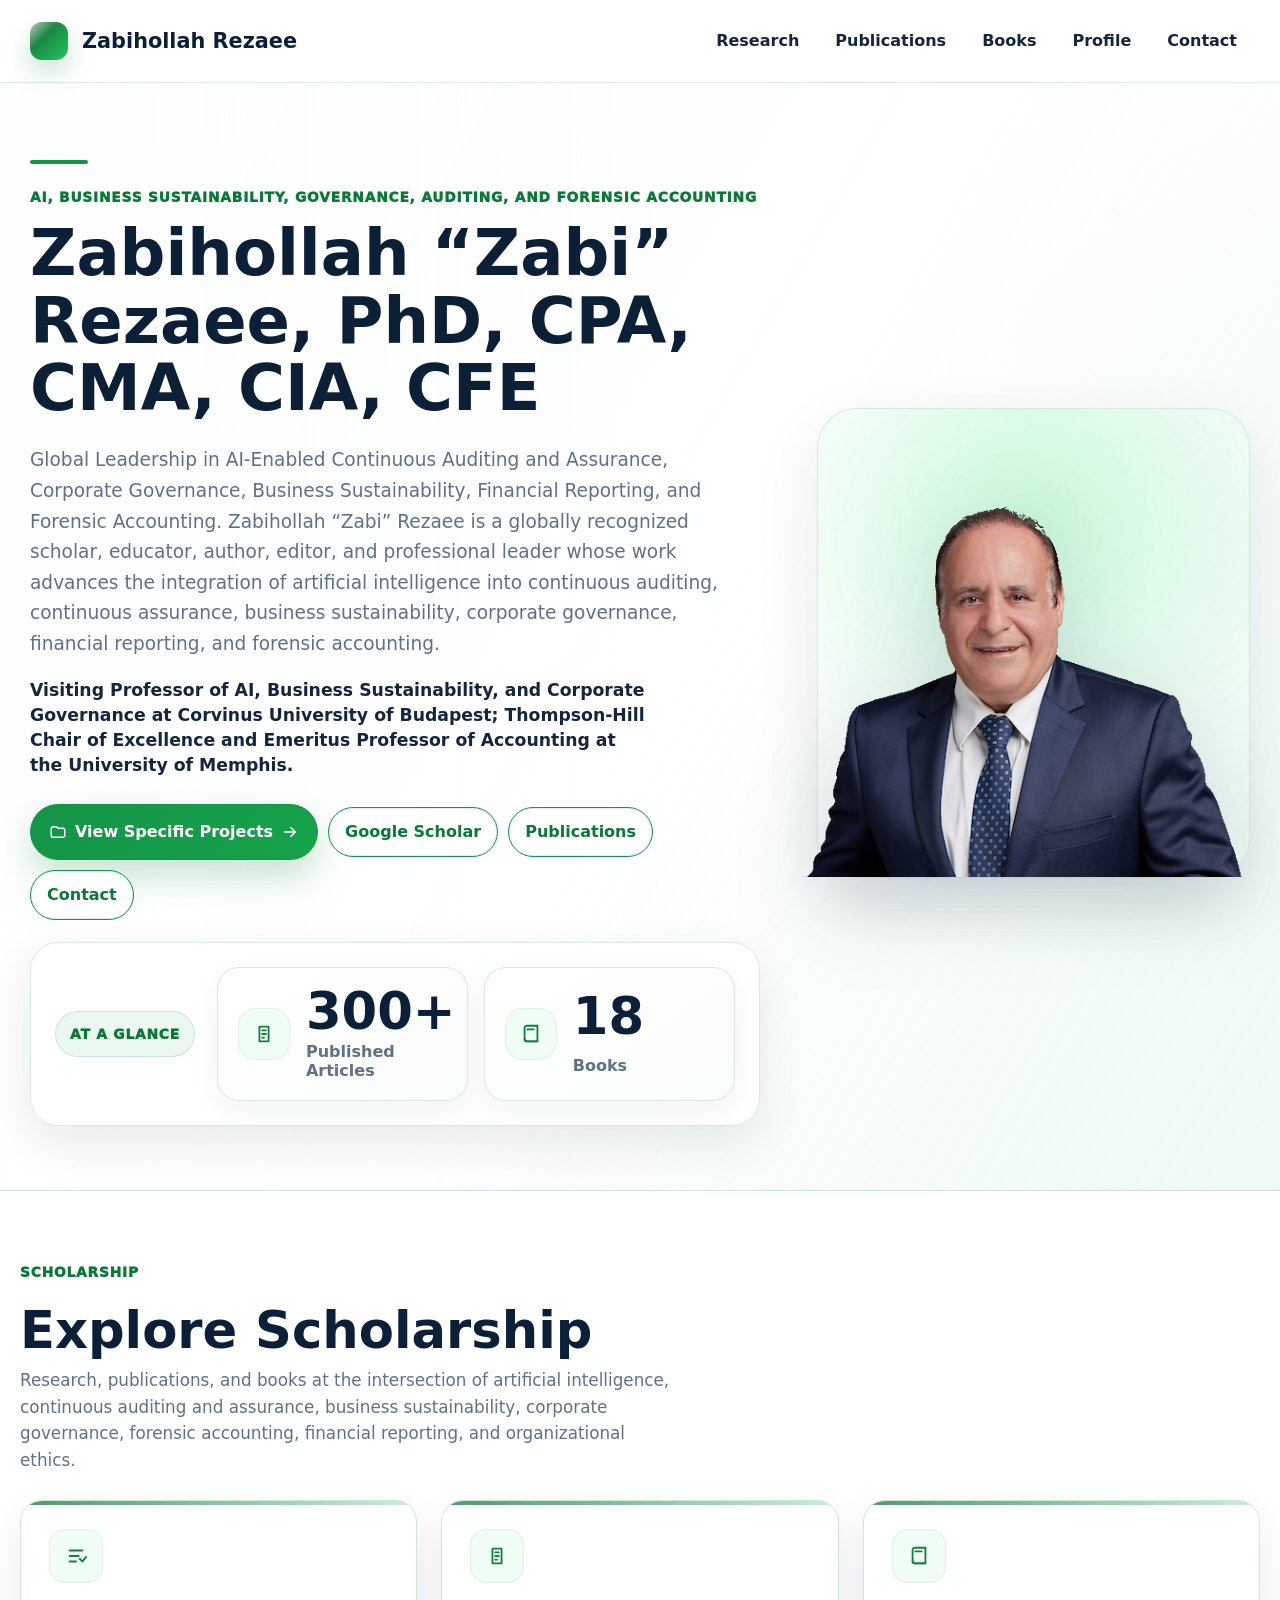
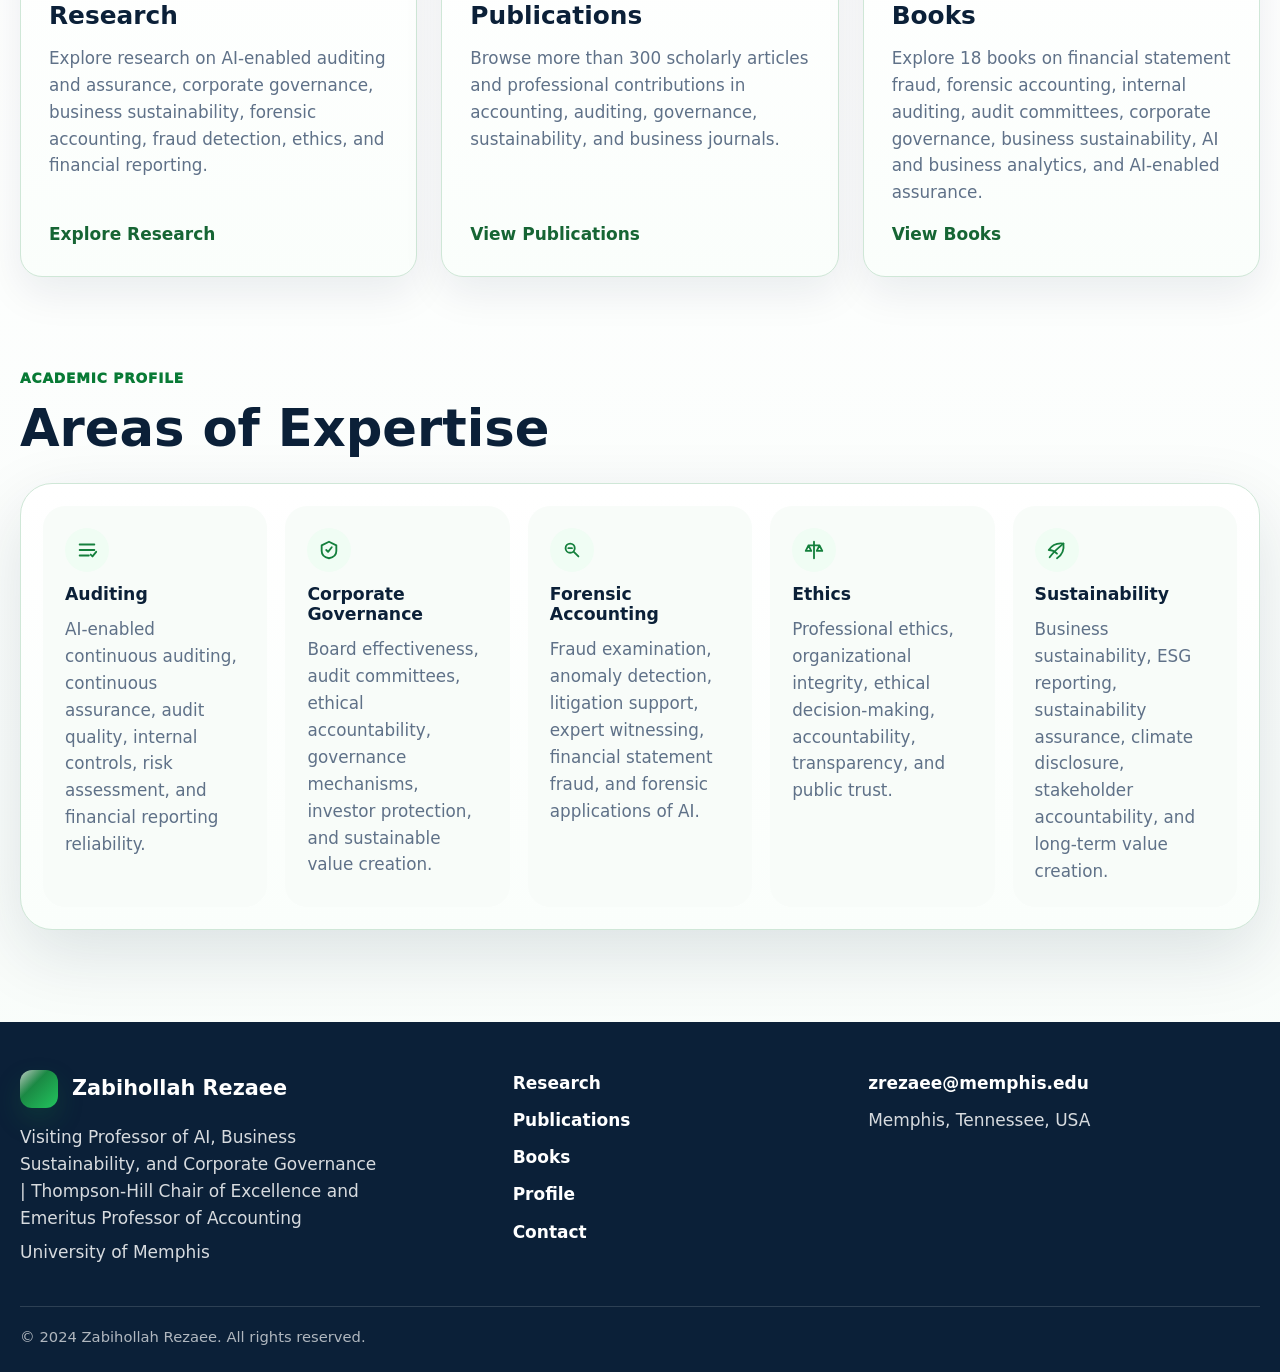
==== commit de9b9cdd: "Refine academic profile copy" ====
--- a/index.html
+++ b/index.html
@@ -3,8 +3,8 @@
 <head>
   <meta charset="UTF-8">
   <meta name="viewport" content="width=device-width, initial-scale=1.0">
-  <meta name="description" content="Zabihollah Rezaee, Professor Emeritus and Thompson-Hill Chair of Excellence at the University of Memphis, focused on accounting, auditing, corporate governance, ethics, forensic accounting, and business sustainability.">
-  <title>Zabihollah Rezaee | Accounting, Governance &amp; Sustainability Scholar</title>
+  <meta name="description" content="Zabihollah &ldquo;Zabi&rdquo; Rezaee, PhD, CPA, CMA, CIA, CFE, focused on AI-enabled continuous auditing and assurance, corporate governance, business sustainability, financial reporting, and forensic accounting.">
+  <title>Zabihollah &ldquo;Zabi&rdquo; Rezaee | AI, Governance &amp; Sustainability Scholar</title>
   <script>document.documentElement.classList.add("js");</script>
   <link rel="icon" href="/favicon.svg" type="image/svg+xml">
   <link rel="stylesheet" href="style.css">
@@ -33,12 +33,12 @@
       <div class="hero-inner">
         <div class="hero-copy reveal">
           <span class="accent-line" aria-hidden="true"></span>
-          <p class="eyebrow">University of Memphis | Accounting</p>
-          <h1 id="hero-title">Forensic Accounting and Sustainable AI.</h1>
+          <p class="eyebrow">AI, Business Sustainability, Governance, Auditing, and Forensic Accounting</p>
+          <h1 id="hero-title">Zabihollah &ldquo;Zabi&rdquo; Rezaee, PhD, CPA, CMA, CIA, CFE</h1>
           <p class="lede">
-            Zabihollah Rezaee is Professor Emeritus and Thompson-Hill Chair of Excellence at the University of Memphis, with scholarship spanning auditing, corporate governance, forensic accounting, ethics, and business sustainability.
+            Global Leadership in AI-Enabled Continuous Auditing and Assurance, Corporate Governance, Business Sustainability, Financial Reporting, and Forensic Accounting. Zabihollah &ldquo;Zabi&rdquo; Rezaee is a globally recognized scholar, educator, author, editor, and professional leader whose work advances the integration of artificial intelligence into continuous auditing, continuous assurance, business sustainability, corporate governance, financial reporting, and forensic accounting.
           </p>
-          <p class="cta-note">Explore selected academic projects, research tools, and public-facing websites.</p>
+          <p class="cta-note">Visiting Professor of AI, Business Sustainability, and Corporate Governance at Corvinus University of Budapest; Thompson-Hill Chair of Excellence and Emeritus Professor of Accounting at the University of Memphis.</p>
           <div class="hero-actions">
             <a class="button primary project-cta" href="/specific-projects">
               <span class="button-icon" aria-hidden="true">
@@ -60,14 +60,14 @@
                 <span class="impact-icon" aria-hidden="true">
                   <svg viewBox="0 0 24 24"><path d="M7 4h10v16H7z"/><path d="M10 8h4M10 12h4M10 16h2"/></svg>
                 </span>
-                <strong>225+</strong>
-                <span>Published papers</span>
+                <strong>300+</strong>
+                <span>Published Articles</span>
               </div>
               <div class="impact-stat">
                 <span class="impact-icon" aria-hidden="true">
                   <svg viewBox="0 0 24 24"><path d="M5 5.5A2.5 2.5 0 0 1 7.5 3H19v17H7.5A2.5 2.5 0 0 1 5 17.5z"/><path d="M5 17.5A2.5 2.5 0 0 0 7.5 20H19M8 7h7"/></svg>
                 </span>
-                <strong>15</strong>
+                <strong>18</strong>
                 <span>Books</span>
               </div>
             </div>
@@ -89,7 +89,7 @@
       <div class="section-heading scholarship-heading reveal">
         <p class="section-kicker">Scholarship</p>
         <h2 id="scholarship-title">Explore Scholarship</h2>
-        <p>Research, publications, and books organized around accounting, governance, audit, ethics, and sustainability.</p>
+        <p>Research, publications, and books at the intersection of artificial intelligence, continuous auditing and assurance, business sustainability, corporate governance, forensic accounting, financial reporting, and organizational ethics.</p>
       </div>
 
       <div class="featured-grid">
@@ -98,7 +98,7 @@
             <svg viewBox="0 0 24 24"><path d="M5 6h14M5 12h10M5 18h7"/><path d="M16 15l3 3 4-5"/></svg>
           </span>
           <h3>Research</h3>
-          <p>Explore research on auditing, governance, ethics, and sustainability.</p>
+          <p>Explore research on AI-enabled auditing and assurance, corporate governance, business sustainability, forensic accounting, fraud detection, ethics, and financial reporting.</p>
           <a href="/research/">Explore Research</a>
         </article>
 
@@ -107,7 +107,7 @@
             <svg viewBox="0 0 24 24"><path d="M7 4h10v16H7z"/><path d="M10 8h4M10 12h4M10 16h2"/></svg>
           </span>
           <h3>Publications</h3>
-          <p>Browse journal articles, working papers, and scholarly contributions.</p>
+          <p>Browse more than 300 scholarly articles and professional contributions in accounting, auditing, governance, sustainability, and business journals.</p>
           <a href="/publications/">View Publications</a>
         </article>
 
@@ -116,7 +116,7 @@
             <svg viewBox="0 0 24 24"><path d="M5 5.5A2.5 2.5 0 0 1 7.5 3H19v17H7.5A2.5 2.5 0 0 1 5 17.5z"/><path d="M5 17.5A2.5 2.5 0 0 0 7.5 20H19M8 7h7"/></svg>
           </span>
           <h3>Books</h3>
-          <p>Explore books in accounting, auditing, and corporate governance.</p>
+          <p>Explore 18 books on financial statement fraud, forensic accounting, internal auditing, audit committees, corporate governance, business sustainability, AI and business analytics, and AI-enabled assurance.</p>
           <a href="/books/">View Books</a>
         </article>
       </div>
@@ -134,7 +134,7 @@
             <svg viewBox="0 0 24 24"><path d="M4 6h16M4 12h16M4 18h10"/><path d="m16 17 2 2 4-5"/></svg>
           </span>
           <h3>Auditing</h3>
-          <p>Audit quality, audit reporting, and assurance.</p>
+          <p>AI-enabled continuous auditing, continuous assurance, audit quality, internal controls, risk assessment, and financial reporting reliability.</p>
         </article>
 
         <article class="expertise-item">
@@ -142,7 +142,7 @@
             <svg viewBox="0 0 24 24"><path d="M12 3 4 7v6c0 4 3 7 8 8 5-1 8-4 8-8V7z"/><path d="M9 12l2 2 4-5"/></svg>
           </span>
           <h3>Corporate Governance</h3>
-          <p>Board effectiveness, ownership, and governance mechanisms.</p>
+          <p>Board effectiveness, audit committees, ethical accountability, governance mechanisms, investor protection, and sustainable value creation.</p>
         </article>
 
         <article class="expertise-item">
@@ -150,7 +150,7 @@
             <svg viewBox="0 0 24 24"><circle cx="10" cy="10" r="5"/><path d="m14 14 5 5M8 10h4"/></svg>
           </span>
           <h3>Forensic Accounting</h3>
-          <p>Fraud examination, detection, and litigation support.</p>
+          <p>Fraud examination, anomaly detection, litigation support, expert witnessing, financial statement fraud, and forensic applications of AI.</p>
         </article>
 
         <article class="expertise-item">
@@ -158,7 +158,7 @@
             <svg viewBox="0 0 24 24"><path d="M12 3v18M7 7h10"/><path d="M6 7 3 13h6zM18 7l-3 6h6z"/></svg>
           </span>
           <h3>Ethics</h3>
-          <p>Professional ethics, integrity, and ethical decision-making.</p>
+          <p>Professional ethics, organizational integrity, ethical decision-making, accountability, transparency, and public trust.</p>
         </article>
 
         <article class="expertise-item">
@@ -166,7 +166,7 @@
             <svg viewBox="0 0 24 24"><path d="M12 21c6-4 8-9 7-16-7-1-12 1-16 7 3 0 6 1 9 4"/><path d="M4 20c4-6 8-9 15-15"/></svg>
           </span>
           <h3>Sustainability</h3>
-          <p>Environmental, social, and governance reporting.</p>
+          <p>Business sustainability, ESG reporting, sustainability assurance, climate disclosure, stakeholder accountability, and long-term value creation.</p>
         </article>
       </div>
     </section>
@@ -179,7 +179,7 @@
           <span class="brand-mark" aria-hidden="true"></span>
           <span>Zabihollah Rezaee</span>
         </a>
-        <p>Professor Emeritus and Thompson-Hill Chair of Excellence</p>
+        <p>Visiting Professor of AI, Business Sustainability, and Corporate Governance | Thompson-Hill Chair of Excellence and Emeritus Professor of Accounting</p>
         <p>University of Memphis</p>
       </div>
 
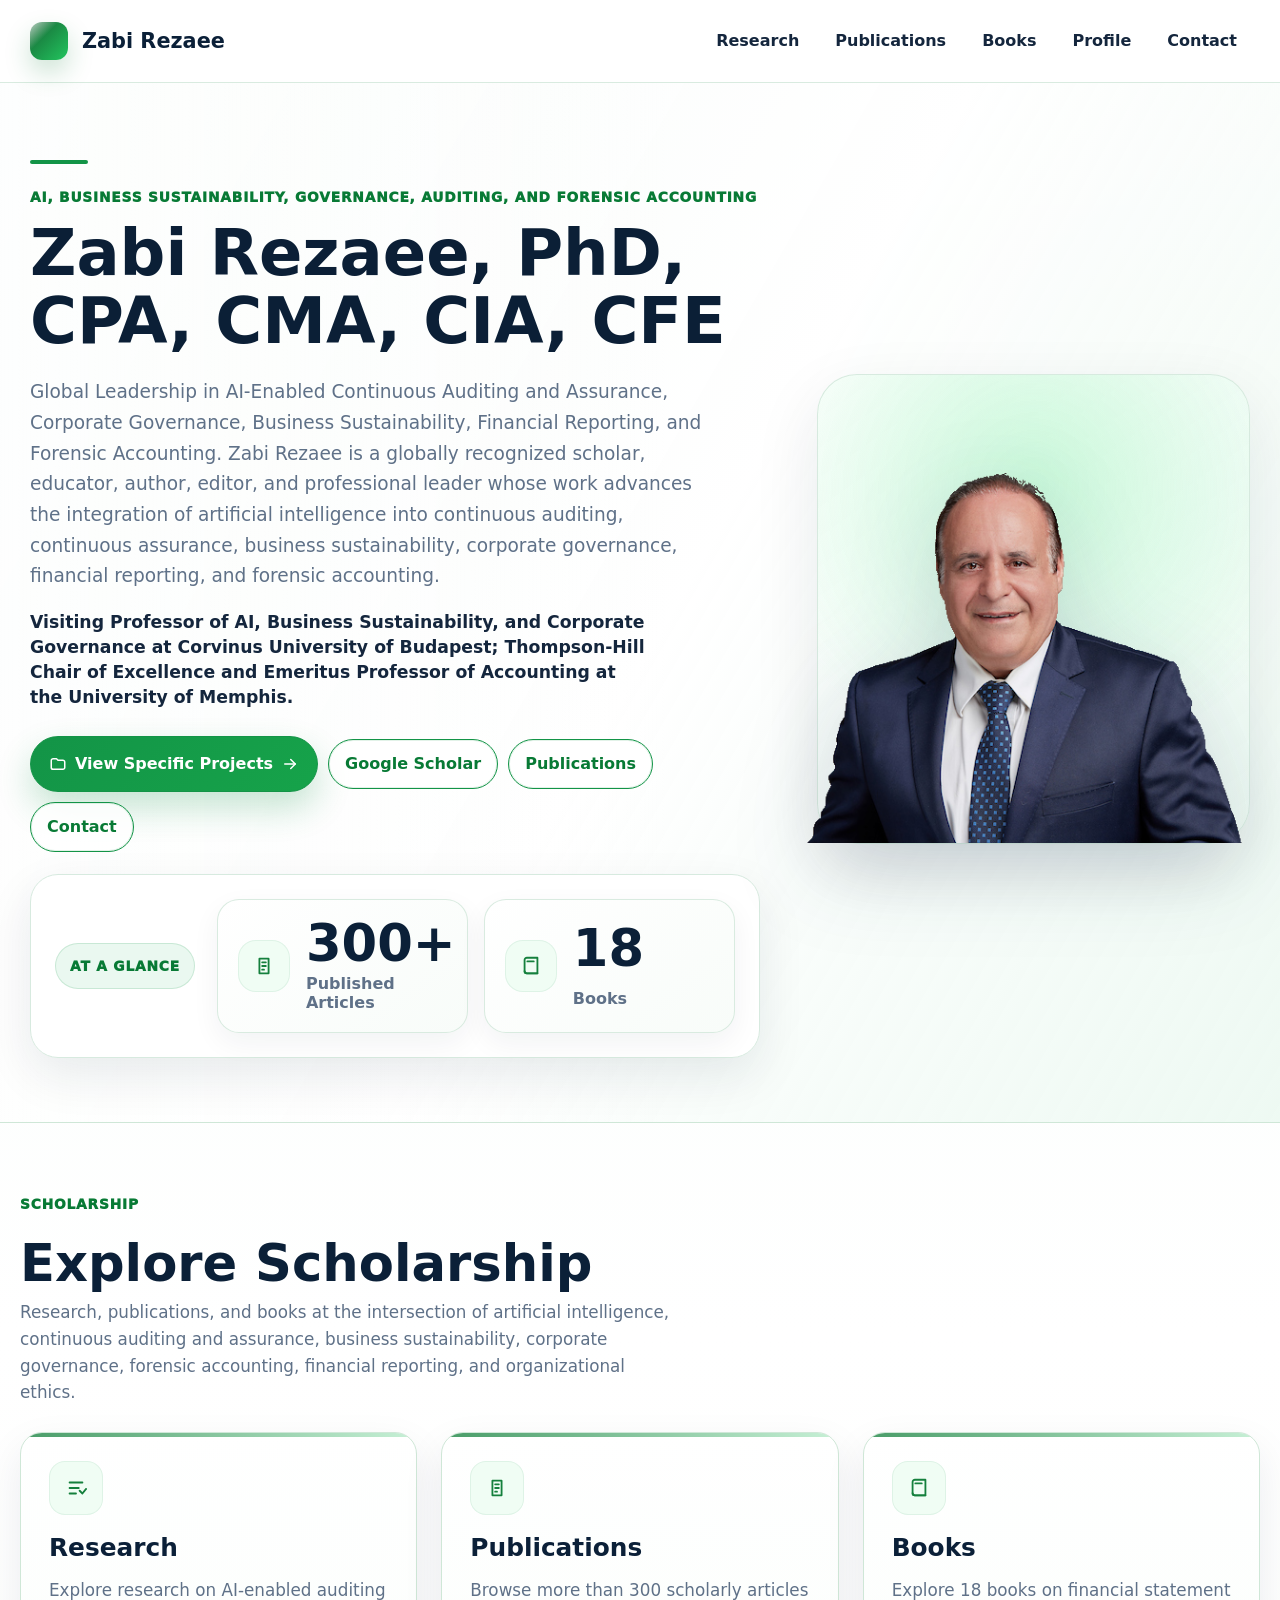
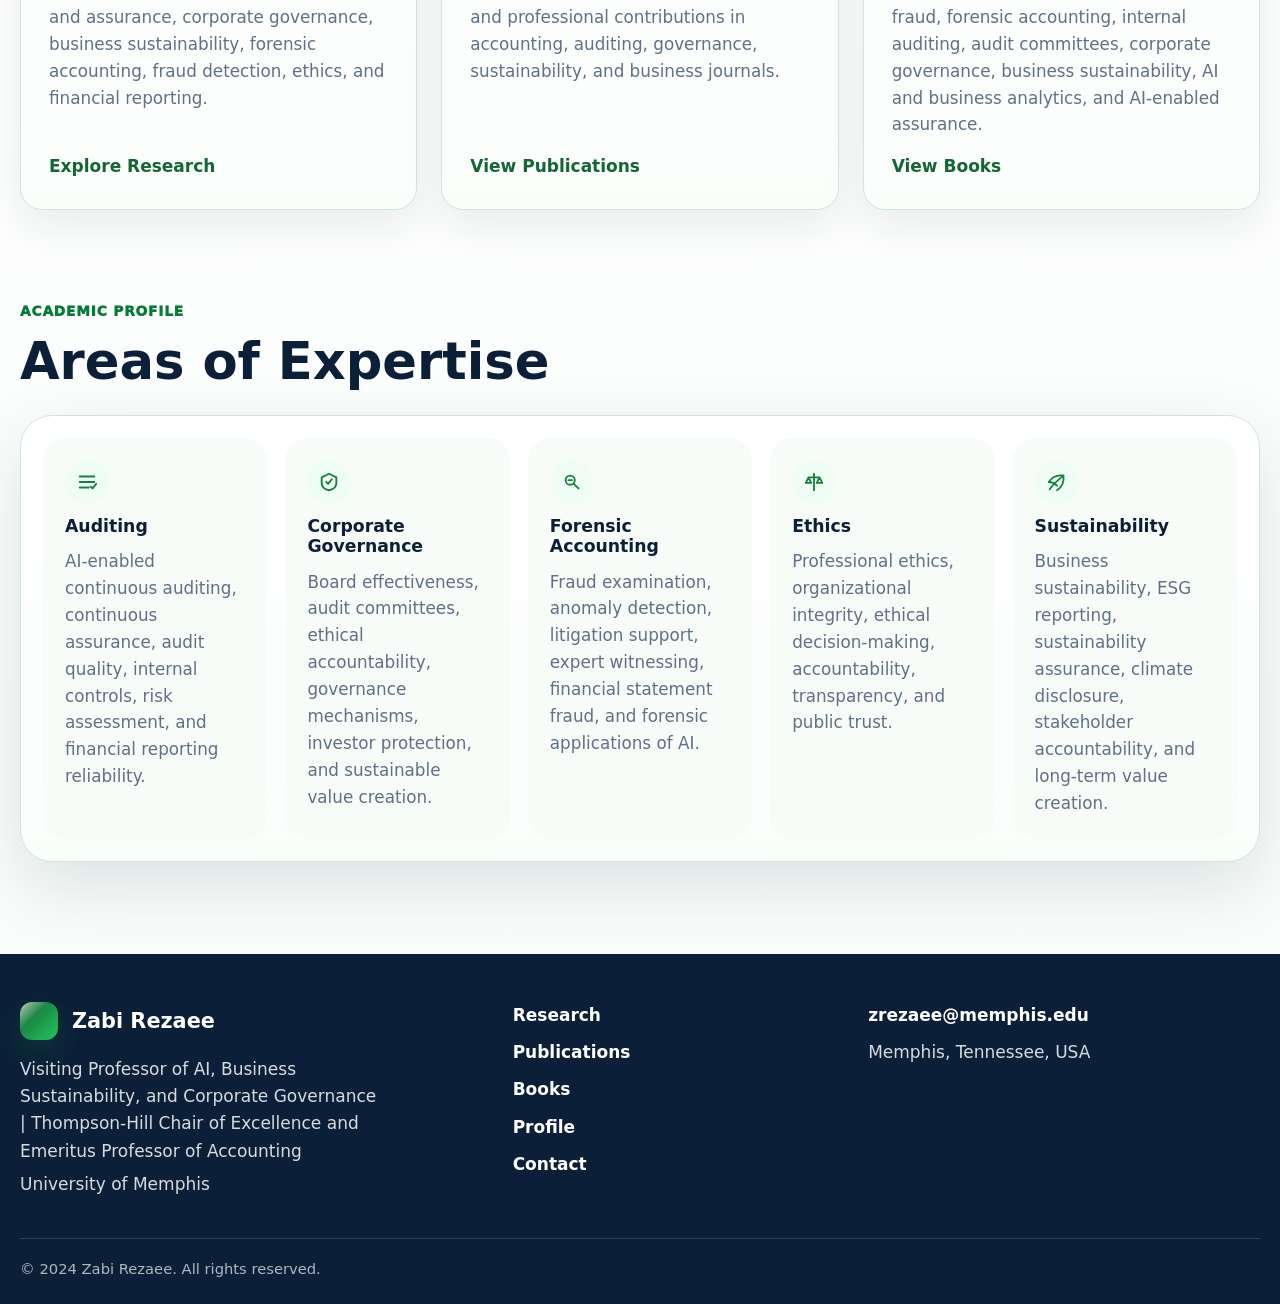
==== commit 4ab280b8: "Use Zabi Rezaee sitewide" ====
--- a/index.html
+++ b/index.html
@@ -3,8 +3,8 @@
 <head>
   <meta charset="UTF-8">
   <meta name="viewport" content="width=device-width, initial-scale=1.0">
-  <meta name="description" content="Zabihollah &ldquo;Zabi&rdquo; Rezaee, PhD, CPA, CMA, CIA, CFE, focused on AI-enabled continuous auditing and assurance, corporate governance, business sustainability, financial reporting, and forensic accounting.">
-  <title>Zabihollah &ldquo;Zabi&rdquo; Rezaee | AI, Governance &amp; Sustainability Scholar</title>
+  <meta name="description" content="Zabi Rezaee, PhD, CPA, CMA, CIA, CFE, focused on AI-enabled continuous auditing and assurance, corporate governance, business sustainability, financial reporting, and forensic accounting.">
+  <title>Zabi Rezaee | AI, Governance &amp; Sustainability Scholar</title>
   <script>document.documentElement.classList.add("js");</script>
   <link rel="icon" href="/favicon.svg" type="image/svg+xml">
   <link rel="stylesheet" href="style.css">
@@ -13,9 +13,9 @@
 <body class="rezaee-home">
   <header class="site-header">
     <nav class="nav" aria-label="Primary navigation">
-      <a class="brand-lockup" href="#top" aria-label="Zabihollah Rezaee home">
+      <a class="brand-lockup" href="#top" aria-label="Zabi Rezaee home">
         <span class="brand-mark" aria-hidden="true"></span>
-        <span>Zabihollah Rezaee</span>
+        <span>Zabi Rezaee</span>
       </a>
 
       <div class="nav-links">
@@ -34,9 +34,9 @@
         <div class="hero-copy reveal">
           <span class="accent-line" aria-hidden="true"></span>
           <p class="eyebrow">AI, Business Sustainability, Governance, Auditing, and Forensic Accounting</p>
-          <h1 id="hero-title">Zabihollah &ldquo;Zabi&rdquo; Rezaee, PhD, CPA, CMA, CIA, CFE</h1>
+          <h1 id="hero-title">Zabi Rezaee, PhD, CPA, CMA, CIA, CFE</h1>
           <p class="lede">
-            Global Leadership in AI-Enabled Continuous Auditing and Assurance, Corporate Governance, Business Sustainability, Financial Reporting, and Forensic Accounting. Zabihollah &ldquo;Zabi&rdquo; Rezaee is a globally recognized scholar, educator, author, editor, and professional leader whose work advances the integration of artificial intelligence into continuous auditing, continuous assurance, business sustainability, corporate governance, financial reporting, and forensic accounting.
+            Global Leadership in AI-Enabled Continuous Auditing and Assurance, Corporate Governance, Business Sustainability, Financial Reporting, and Forensic Accounting. Zabi Rezaee is a globally recognized scholar, educator, author, editor, and professional leader whose work advances the integration of artificial intelligence into continuous auditing, continuous assurance, business sustainability, corporate governance, financial reporting, and forensic accounting.
           </p>
           <p class="cta-note">Visiting Professor of AI, Business Sustainability, and Corporate Governance at Corvinus University of Budapest; Thompson-Hill Chair of Excellence and Emeritus Professor of Accounting at the University of Memphis.</p>
           <div class="hero-actions">
@@ -78,7 +78,7 @@
           <div class="portrait-stack">
             <figure class="hero-portrait">
               <!-- TODO: Replace this generated cutout with a professionally retouched transparent portrait if one becomes available. -->
-              <img src="assets/rezaee-zabihollah-cutout.png" alt="Zabihollah Rezaee">
+              <img src="assets/rezaee-zabihollah-cutout.png" alt="Zabi Rezaee">
             </figure>
           </div>
         </div>
@@ -175,9 +175,9 @@
   <footer class="site-footer" id="contact">
     <div class="footer-inner">
       <div class="footer-brand">
-        <a class="brand-lockup footer-lockup" href="#top" aria-label="Zabihollah Rezaee home">
+        <a class="brand-lockup footer-lockup" href="#top" aria-label="Zabi Rezaee home">
           <span class="brand-mark" aria-hidden="true"></span>
-          <span>Zabihollah Rezaee</span>
+          <span>Zabi Rezaee</span>
         </a>
         <p>Visiting Professor of AI, Business Sustainability, and Corporate Governance | Thompson-Hill Chair of Excellence and Emeritus Professor of Accounting</p>
         <p>University of Memphis</p>
@@ -198,7 +198,7 @@
     </div>
 
     <div class="footer-bottom">
-      <p>&copy; 2024 Zabihollah Rezaee. All rights reserved.</p>
+      <p>&copy; 2024 Zabi Rezaee. All rights reserved.</p>
     </div>
   </footer>
 
